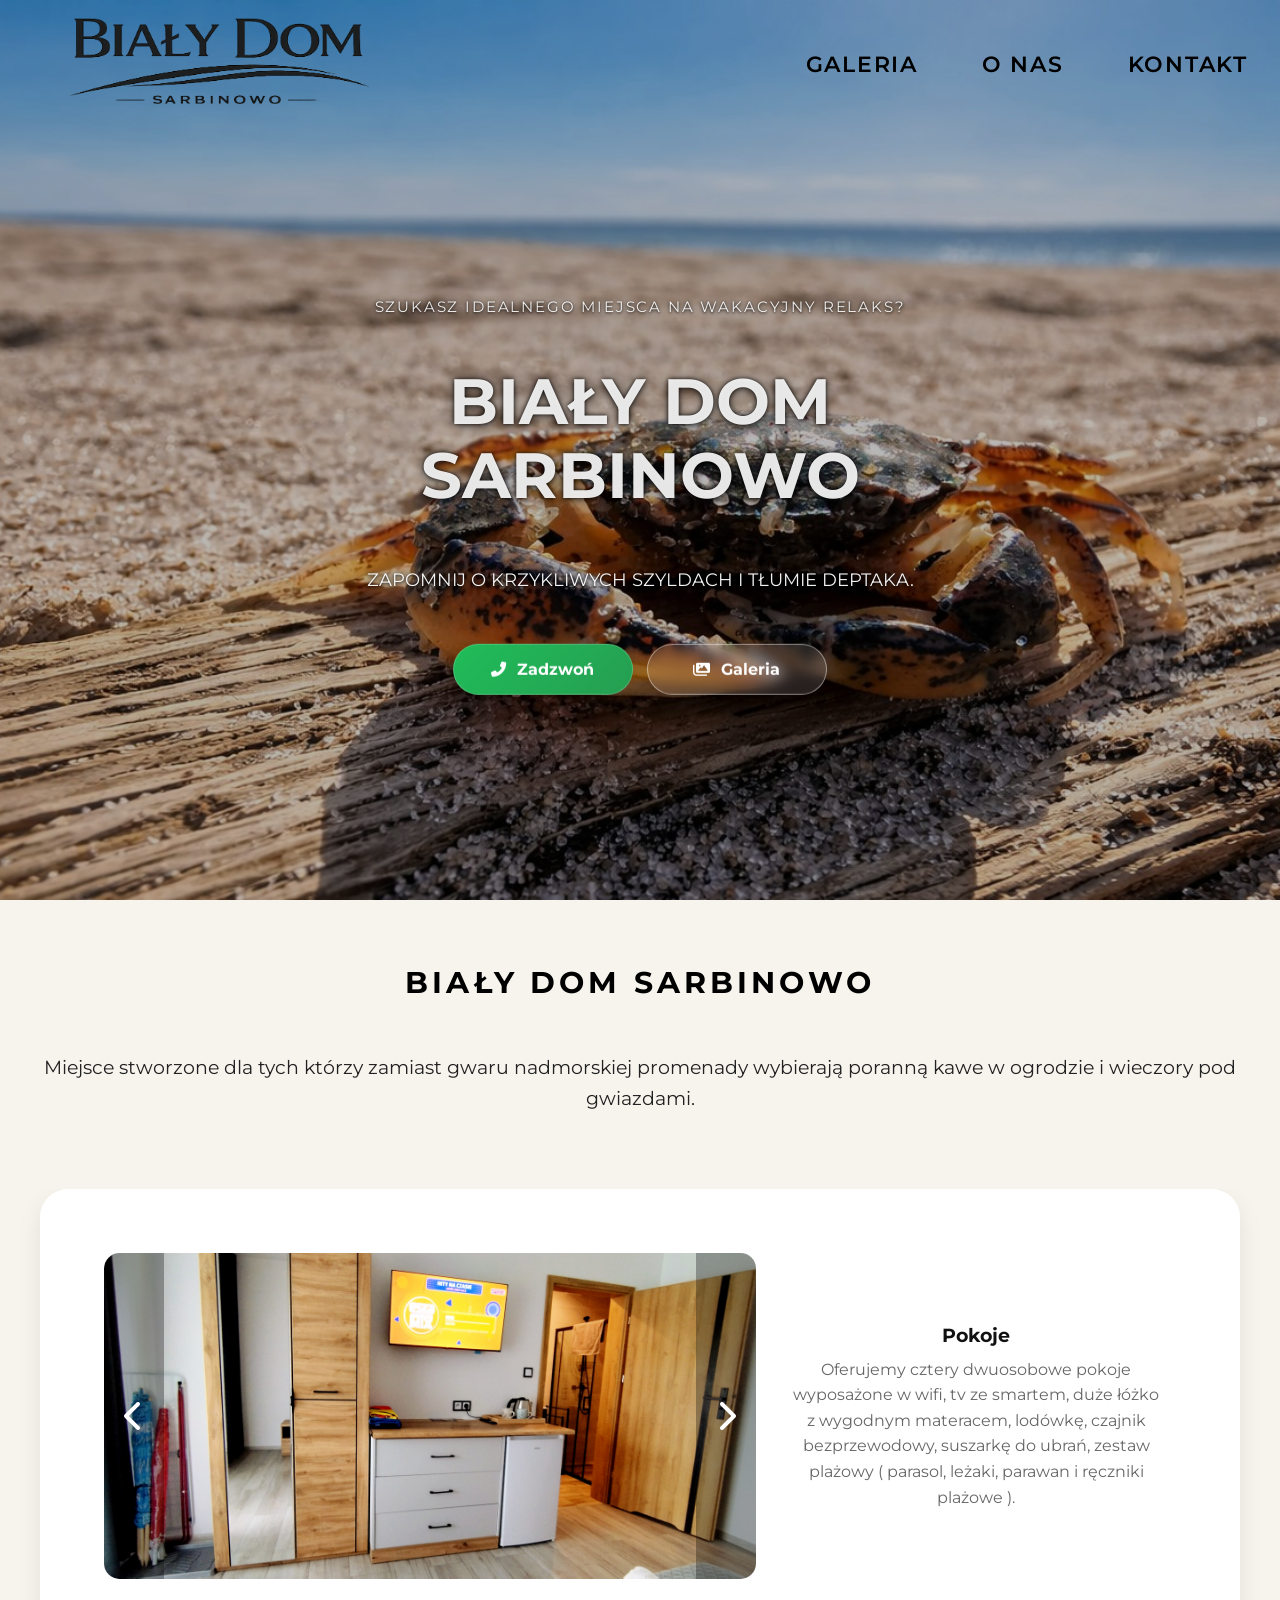
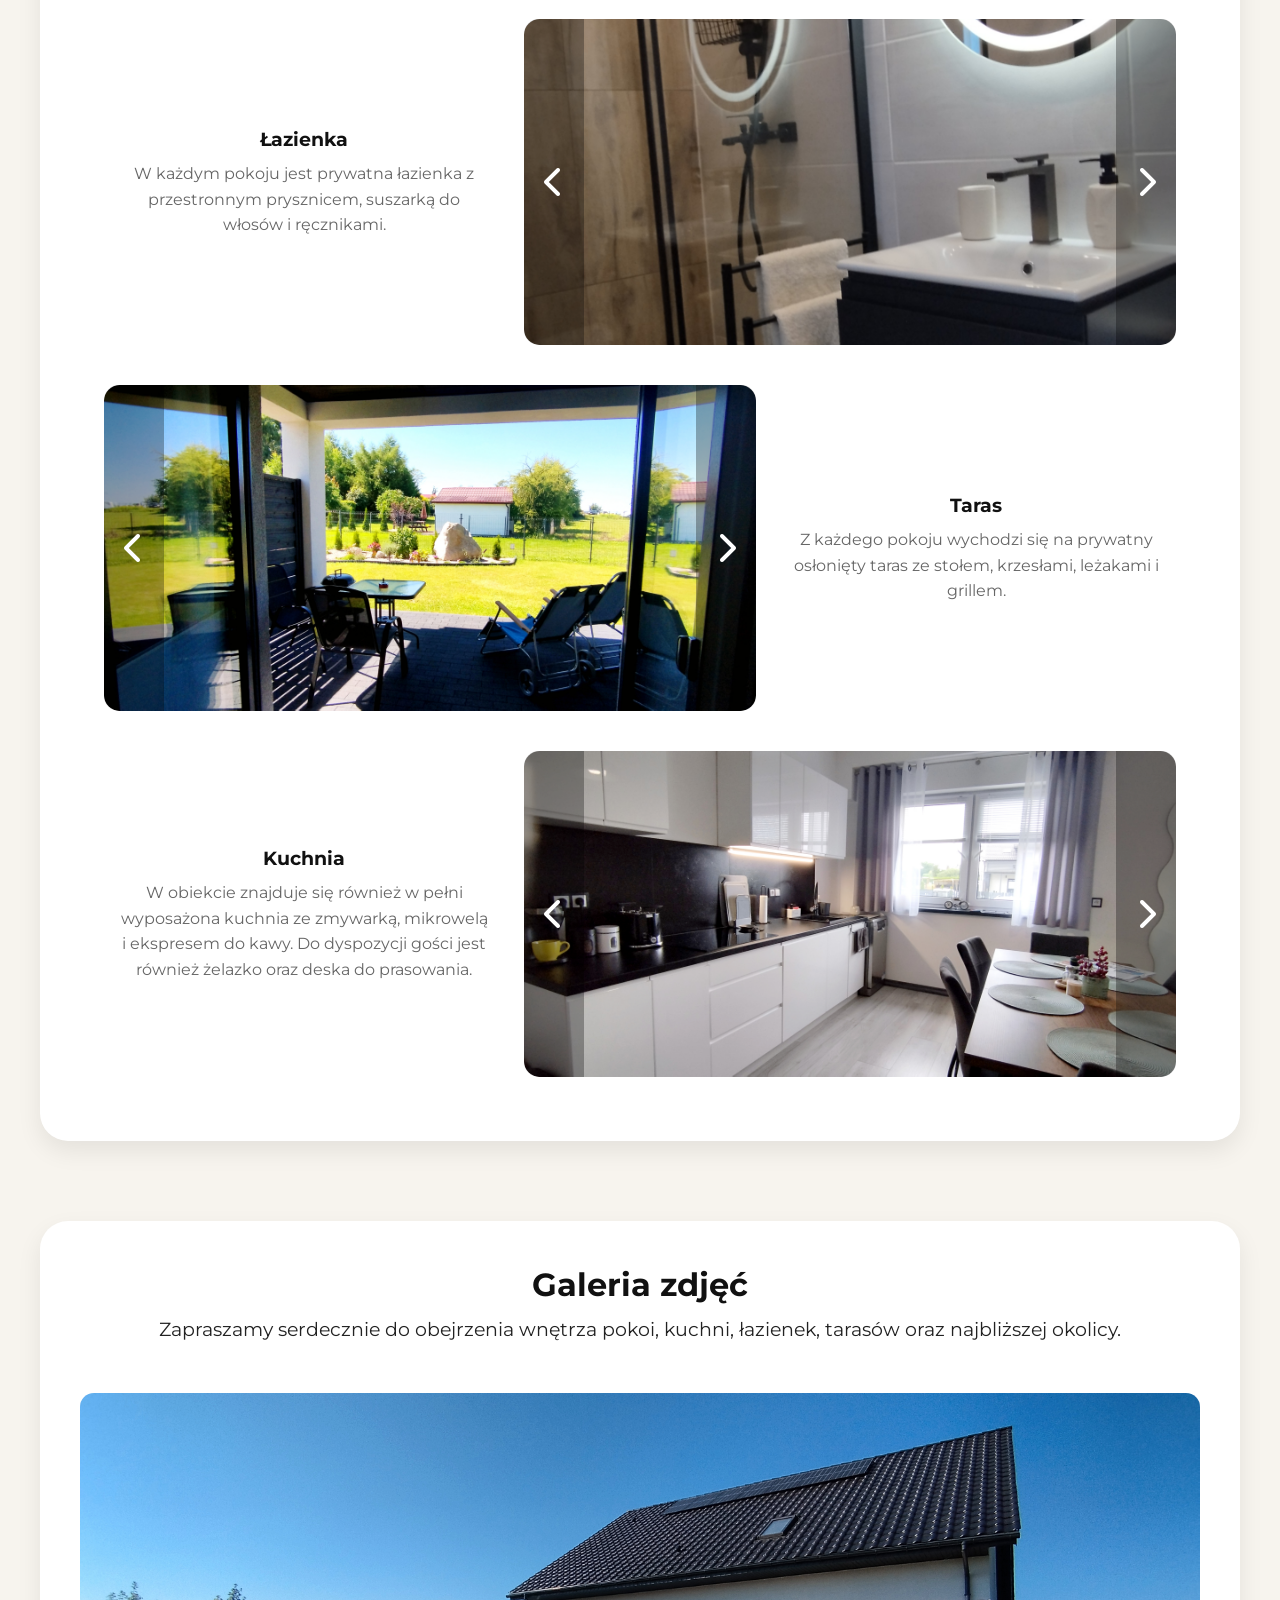
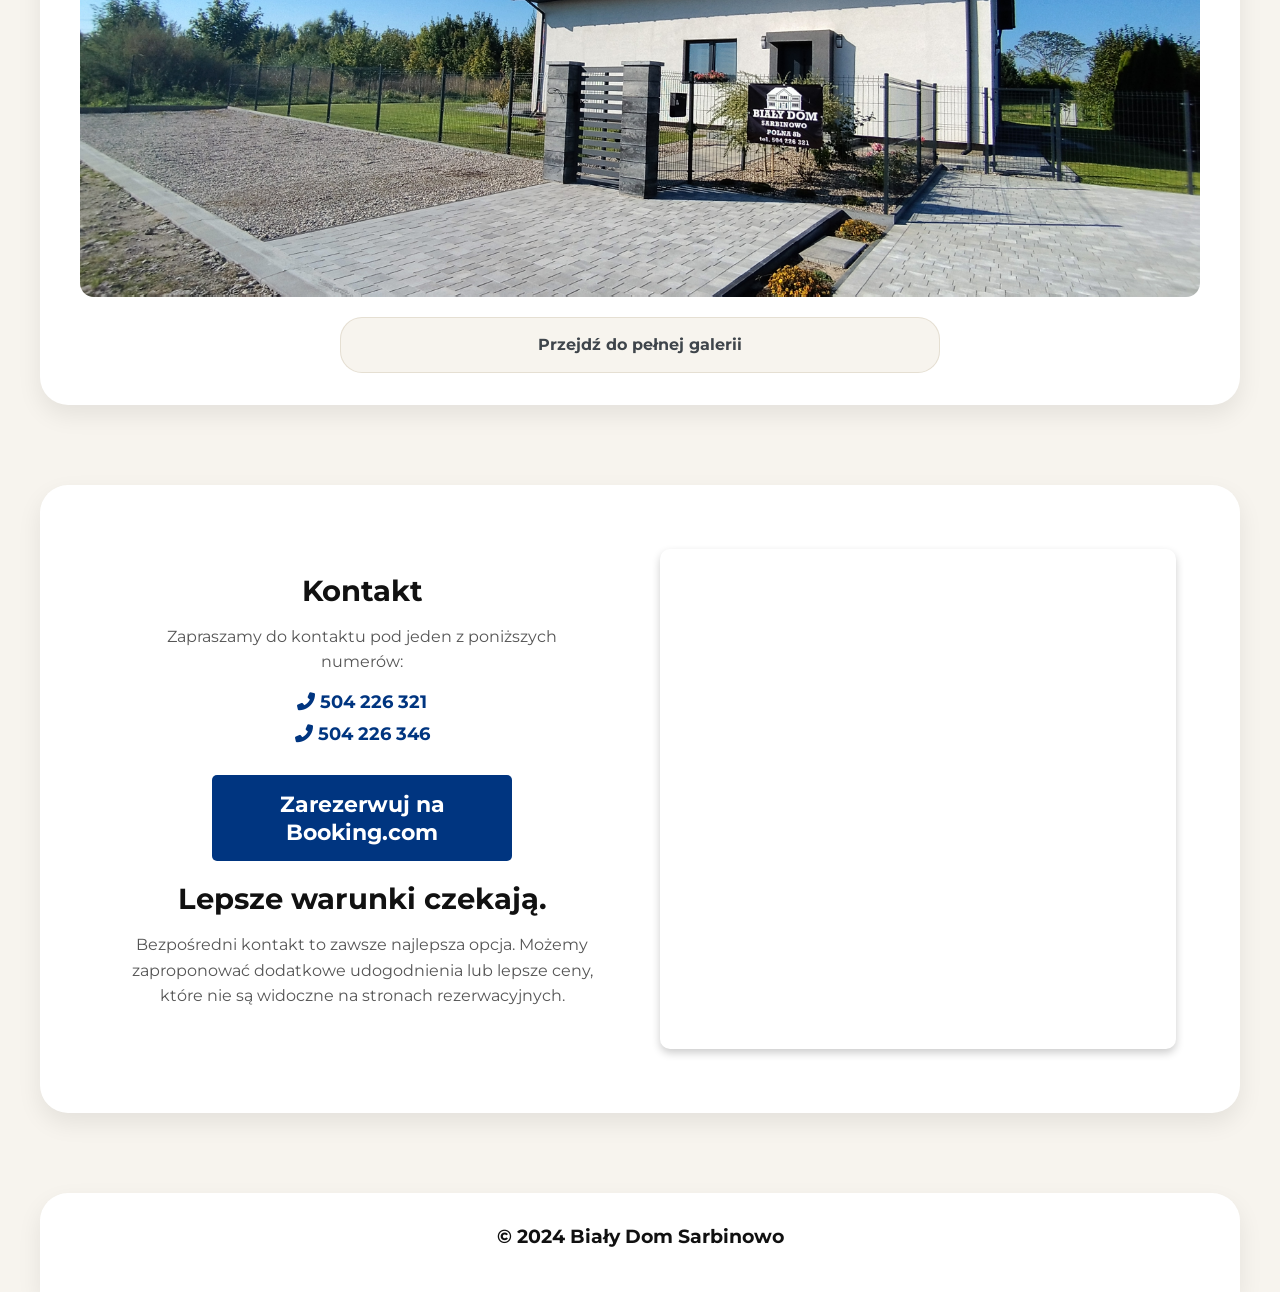
==== index.html @ 01be0f5f "Opis zmian" ====
<!DOCTYPE html>
<html lang="pl">
<head>
    <meta charset="UTF-8">
    <meta name="viewport" content="width=device-width, initial-scale=1.0">
    <meta name="description" content="Biały Dom Sarbinowo oferuje komfortowe pokoje z prywatną łazienką, tarasem, Wi-Fi i parkingiem. Spokojny nocleg blisko plaży i Chłopów.">

    <title>Biały Dom - noclegi Sarbinowo | Pokoje gościnne</title>

    <link rel="canonical" href="https://bialydomsarbinowo.pl/">

    <!-- SEO: Open Graph (ładne podglądy na FB/WhatsApp) -->
    <meta property="og:type" content="website">
    <meta property="og:title" content="Noclegi Sarbinowo – Biały Dom | Pokoje gościnne">
    <meta property="og:description" content="Komfortowe noclegi w Sarbinowie: pokoje z łazienką, tarasem, Wi-Fi i parkingiem.">
    <meta property="og:url" content="https://bialydomsarbinowo.pl/">

    <meta property="og:image" content="https://bialydomsarbinowo.pl/img/15og.jpg">
    <meta property="og:image:width" content="1200">
    <meta property="og:image:height" content="630">
    <meta property="og:image:type" content="image/jpeg">

    <script type="application/ld+json">
    {
      "@context": "https://schema.org",
      "@type": "LodgingBusiness",
      "name": "Biały Dom Sarbinowo",
      "url": "https://bialydomsarbinowo.pl/",
      "image": [
        "https://bialydomsarbinowo.pl/img/20.jpg",
        "https://bialydomsarbinowo.pl/img/22.jpg",
        "https://bialydomsarbinowo.pl/img/33.jpg"
      ],
      "telephone": ["+48504226321", "+48504226346"],
      "address": {
        "@type": "PostalAddress",
        "streetAddress": "Polna 8B",
        "addressLocality": "Sarbinowo",
        "postalCode": "76-034",
        "addressCountry": "PL"
      },
      "geo": {
        "@type": "GeoCoordinates",
        "latitude": 54.2416258,
        "longitude": 15.9732296
      },
      "priceRange": "$$",
      "amenityFeature": [
        { "@type": "LocationFeatureSpecification", "name": "Bezpłatny parking", "value": true },
        { "@type": "LocationFeatureSpecification", "name": "Wi-Fi", "value": true },
        { "@type": "LocationFeatureSpecification", "name": "Prywatna łazienka w pokoju", "value": true },
        { "@type": "LocationFeatureSpecification", "name": "Taras", "value": true },
        { "@type": "LocationFeatureSpecification", "name": "Wspólna kuchnia", "value": true }
      ],
      "sameAs": [
        "https://www.booking.com/hotel/pl/bialy-dom-sarbinowo.pl.html"
      ]
    }
    </script>

    <link rel="icon" type="image/x-icon" href="/img/favicon.ico">
    <link rel="icon" type="image/png" sizes="32x32" href="/img/favicon-32x32.png">
    <link rel="icon" type="image/png" sizes="16x16" href="/img/favicon-16x16.png">
    <link rel="apple-touch-icon" sizes="180x180" href="/img/apple-touch-icon.png">

    <link rel="stylesheet" href="/styles.css?v=20260210-10">
    <link rel="stylesheet" href="/mobile-gallery.css?v=20260314-8">
    <link rel="stylesheet" href="https://fonts.googleapis.com/css2?family=Montserrat:wght@400;700&display=swap">
    <link rel="stylesheet" href="https://fonts.googleapis.com/css2?family=Roboto:wght@400&display=swap">
    <link rel="stylesheet" href="https://cdnjs.cloudflare.com/ajax/libs/font-awesome/6.0.0-beta3/css/all.min.css">
    <link rel="stylesheet" href="https://fonts.googleapis.com/icon?family=Material+Icons">

</head>
<body>
    <div class="background-container" id="top">
        <header>
            <nav class="nav">
                <a class="logo" href="#top" aria-label="Biały Dom Sarbinowo - strona główna">
                    <img class="logo-default" src="/img/logo.PNG" alt="Biały Dom Sarbinowo">
                    <img class="logo-scrolled" src="/img/logo2.png" alt="">
                </a>

                <div class="mobile-menu-wrap">
                    <button class="mobile-nav-toggle" type="button"
                        aria-controls="mobile-menu-panel"
                        aria-expanded="false"
                        aria-label="Otwórz menu">
                        <span></span>
                        <span></span>
                        <span></span>
                    </button>

                    <div id="mobile-menu-panel" class="mobile-menu-panel" aria-hidden="true">
                        <div class="mobile-menu-actions">
                            <a href="tel:+48504226321" class="mobile-menu-action mobile-menu-action--call">
                                <i class="fas fa-phone-alt" aria-hidden="true"></i>
                                <span>Zadzwoń</span>
                            </a>

                            <a href="gallery.html" class="mobile-menu-action mobile-menu-action--gallery">
                                <i class="fas fa-images" aria-hidden="true"></i>
                                <span>Galeria</span>
                            </a>

                            <a href="https://maps.google.com/?q=Sarbinowo,+ul.+Polna+8B"
                            class="mobile-menu-action mobile-menu-action--location"
                            target="_blank"
                            rel="noopener">
                            <i class="fas fa-map-marker-alt" aria-hidden="true"></i>
                                <span>Lokalizacja</span>
                            </a>
                        </div>
                    </div>
                </div>

                <ul class="desktop-menu">
                    <li><a href="gallery.html"><span>GALERIA</span></a></li>
                    <li><a href="#about-anchor"><span>O NAS</span></a></li>
                    <li><a href="#contact"><span>KONTAKT</span></a></li>
                </ul>
            </nav>
        </header>

        <div class="hero-content">
            <p class="hero-topline">SZUKASZ IDEALNEGO MIEJSCA NA WAKACYJNY RELAKS?</p>
            <h1>BIAŁY DOM SARBINOWO</h1>
            <p class="hero-text">ZAPOMNIJ O KRZYKLIWYCH SZYLDACH I TŁUMIE DEPTAKA.</p>

            <div class="hero-buttons">
                <a href="tel:+48504226321" class="hero-btn hero-btn--call">
                    <i class="fas fa-phone-alt" aria-hidden="true"></i>
                    <span>Zadzwoń</span>
                </a>

                <a href="gallery.html" class="hero-btn hero-btn--gallery">
                <i class="fas fa-images" aria-hidden="true"></i>
                    <span>Galeria</span>
                </a>
            </div>
        </div>
    </div>

<section class="main-content" id="about">
  <div class="content-intro reveal-up">
    <span id="about-anchor" class="section-eyebrow">Biały Dom Sarbinowo</span>
    <p>
        Miejsce stworzone dla tych którzy zamiast gwaru nadmorskiej promenady
        wybierają poranną kawe w ogrodzie i wieczory pod gwiazdami.
    </p>
  </div>

  <div class="content-story">
    <article class="story-card story-card--highlight reveal-up">
  <div class="story-card__text">
    <h3>Wakacje w swoim rytmie</h3>
    <p>
      Sprawdź najważniejsze udogodnienia Białego Domu.
    </p>

    <div class="feature-accordion">
      <details class="feature-item">
        <summary>Cztery przytulne pokoje</summary>
        <div class="feature-content">
          <p>
            Oferujemy cztery przytulne pokoje z dużym łóżkiem małżeńskim,
            lodówką, telewizorem smart oraz zestawem do parzenia kawy i herbaty.
            Każdy pokój posiada również prywatną łazienkę z przestronnym
            prysznicem, suszarką do włosów i ręcznikami.
          </p>

          <a href="img/pokoje/9.jpg" class="feature-lightbox">
            <img src="img/pokoje/9.jpg" alt="Przytulny pokój w Białym Domu" class="feature-image">
          </a>
        </div>
      </details>

      <details class="feature-item">
        <summary>Niezależność kulinarna</summary>
        <div class="feature-content">
          <p>
            Do dyspozycji gości oddajemy w pełni wyposażoną, ogólnodostępną
            kuchnię. Znajdziesz w niej wszystko, co potrzebne do przygotowania
            posiłków, między innymi zmywarkę, kuchenkę mikrofalową i ekspres
            do kawy.
          </p>

          <a href="img/kuchnia/1.jpg" class="feature-lightbox">
            <img src="img/kuchnia/1.jpg" alt="Wspólna kuchnia dla gości" class="feature-image">
          </a>
        </div>
      </details>

      <details class="feature-item">
        <summary>Prywatny, zadaszony taras</summary>
        <div class="feature-content">
          <p>
            Bezpośrednie wyjście na prywatny, zadaszony taras z meblami
            ogrodowymi i leżakami zapewnia wygodę, intymność i idealne miejsce
            do odpoczynku po plaży lub wieczornego relaksu.
          </p>

          <a href="img/dom/9.jpg" class="feature-lightbox">
            <img src="img/dom/9.jpg" alt="Prywatny taras dla gości" class="feature-image">
          </a>
        </div>
      </details>

      <details class="feature-item">
        <summary>Bezpłatne rowery dla gości</summary>
        <div class="feature-content">
          <p>
            Bezpłatne rowery pozwalają wygodnie odkrywać okolicę — możesz
            wybrać się do Chłopów na rybę albo do centrum Sarbinowa na spacer,
            lody i nadmorski klimat.
          </p>

          <a href="img/dom/12.jpg" class="feature-lightbox">
            <img src="img/dom/12.jpg" alt="Bezpłatne rowery dla gości" class="feature-image">
          </a>
        </div>
      </details>
    </div>
  </div>
    </article>
  </div>
</section>

        <section class="gallery-section">
            <!-- Pierwsza galeria -->
            <div class="gallery-container gallery-container-left">
                <div class="gallery-carousel" id="gallery1">
                    <div class="carousel-inner">
                        <div class="carousel-item">
                            <a href="img/pokoje/1.jpg" class="image-popup">
                                <img src="img/pokoje/1.jpg" alt="Noclegi Sarbinowo – Biały Dom, widok obiektu">
                            </a>
                        </div>
                        <div class="carousel-item">
                            <a href="img/pokoje/10.jpg" class="image-popup">
                                <img src="img/pokoje/10.jpg" alt="Pokoje gościnne Sarbinowo – Biały Dom">
                            </a>
                        </div>
                        <div class="carousel-item">
                            <a href="img/pokoje/11.jpg" class="image-popup">
                                <img src="img/pokoje/11.jpg" alt="Wypoczynek nad morzem – noclegi Sarbinowo">
                            </a>
                        </div>
                        <div class="carousel-item">
                            <a href="img/pokoje/12.jpg" class="image-popup">
                                <img src="img/pokoje/12.jpg" alt="Wakacje w Sarbinowie – Biały Dom pokoje">
                            </a>
                        </div>
                        <div class="carousel-item">
                            <a href="img/pokoje/2.jpg" class="image-popup">
                                <img src="img/pokoje/2.jpg" alt="Pokoje Sarbinowo – wnętrze pokoju Biały Dom">
                            </a>
                        </div>
                        <div class="carousel-item">
                            <a href="img/pokoje/3.jpg" class="image-popup">
                                <img src="img/pokoje/3.jpg" alt="Weekend w Sarbinowie – nocleg Biały Dom">
                            </a>
                        </div>
                        <div class="carousel-item">
                            <a href="img/pokoje/4.jpg" class="image-popup">
                                <img src="img/pokoje/4.jpg" alt="Noclegi Sarbinowo – wyposażenie pokoju">
                            </a>
                        </div>
                        <div class="carousel-item">
                            <a href="img/pokoje/5.jpg" class="image-popup">
                                <img src="img/pokoje/5.jpg" alt="Biały Dom Sarbinowo – pokoje gościnne">
                            </a>
                        </div>
                        <div class="carousel-item">
                            <a href="img/pokoje/6.jpg" class="image-popup">
                                <img src="img/pokoje/6.jpg" alt="Nocleg Sarbinowo – Biały Dom, część wspólna">
                            </a>
                        </div>
                        <div class="carousel-item">
                            <a href="img/pokoje/7.jpg" class="image-popup">
                                <img src="img/pokoje/7.jpg" alt="Pokoje nad morzem Sarbinowo – Biały Dom">
                            </a>
                        </div>
                        <div class="carousel-item">
                            <a href="img/pokoje/8.jpg" class="image-popup">
                                <img src="img/pokoje/8.jpg" alt="Komfortowy nocleg Sarbinowo – Biały Dom">
                            </a>
                        </div>
                        <div class="carousel-item">
                            <a href="img/pokoje/9.jpg" class="image-popup">
                                <img src="img/pokoje/9.jpg" alt="Komfortowy nocleg Sarbinowo – Biały Dom">
                            </a>
                        </div>
                        <!-- Dodaj więcej elementów galerii według potrzeb -->
                    </div>
                    <button class="carousel-control-prev" aria-label="Previous">
                        <i class="fas fa-chevron-left"></i>
                    </button>
                    <button class="carousel-control-next" aria-label="Next">
                        <i class="fas fa-chevron-right"></i>
                    </button>
                    <div class="carousel-indicators">
                        <button type="button" data-slide-to="0" class="active" aria-current="true" aria-label="Slide 1"></button>
                        <button type="button" data-slide-to="1" aria-label="Slide 2"></button>
                        <button type="button" data-slide-to="2" aria-label="Slide 3"></button>
                        <!-- Więcej wskaźników -->
                    </div>
                </div>
                <div class="gallery-text">
                    <h3>Pokoje</h3>
                    <p>Oferujemy cztery dwuosobowe pokoje wyposażone w wifi, tv ze smartem, duże łóżko z wygodnym materacem, lodówkę, czajnik bezprzewodowy, suszarkę do ubrań, zestaw plażowy ( parasol, leżaki, parawan i ręczniki plażowe ).</p>
                </div>
            </div>
    
            <!-- Druga galeria -->
            <div class="gallery-container gallery-container-right">
                <div class="gallery-text">
                    <h3>Łazienka</h3>
                    <p>W każdym pokoju jest  prywatna łazienka z przestronnym prysznicem, suszarką do włosów i ręcznikami.</p>
                </div>
                <div class="gallery-carousel" id="gallery2">
                    <div class="carousel-inner">
                        <div class="carousel-item">
                            <a href="img/lazienki/1.jpg" class="image-popup">
                                <img src="img/lazienki/1.jpg" alt="Łazienka – noclegi Sarbinowo, Biały Dom">
                            </a>
                        </div>
                        <div class="carousel-item">
                            <a href="img/lazienki/2.jpg" class="image-popup">
                                <img src="img/lazienki/2.jpg" alt="Pokoje Sarbinowo – prywatna łazienka Biały Dom">
                            </a>
                        </div>
                        <div class="carousel-item">
                            <a href="img/lazienki/3.jpg" class="image-popup">
                                <img src="img/lazienki/3.jpg" alt="Nocleg w Sarbinowie – łazienka w pokoju">
                            </a>
                        </div>
                        <div class="carousel-item">
                            <a href="img/lazienki/4.jpg" class="image-popup">
                                <img src="img/lazienki/4.jpg" alt="Prysznic – Biały Dom Sarbinowo">
                            </a>
                        </div>
                        <div class="carousel-item">
                            <a href="img/lazienki/5.jpg" class="image-popup">
                                <img src="img/lazienki/5.jpg" alt="Biały dom">
                            </a>
                        </div>
                        <div class="carousel-item">
                            <a href="img/lazienki/6.jpg" class="image-popup">
                                <img src="img/lazienki/6.jpg" alt="Biały dom">
                            </a>
                        </div>
                        <div class="carousel-item">
                            <a href="img/lazienki/7.jpg" class="image-popup">
                                <img src="img/lazienki/7.jpg" alt="Biały dom">
                            </a>
                        </div>
                        <div class="carousel-item">
                            <a href="img/lazienki/8.jpg" class="image-popup">
                                <img src="img/lazienki/8.jpg" alt="Biały dom">
                            </a>
                        </div>
                        <!-- Dodaj więcej elementów galerii według potrzeb -->
                    </div>
                    <button class="carousel-control-prev" aria-label="Previous">
                        <i class="fas fa-chevron-left"></i>
                    </button>
                    <button class="carousel-control-next" aria-label="Next">
                        <i class="fas fa-chevron-right"></i>
                    </button>
                    <div class="carousel-indicators">
                        <button type="button" data-slide-to="0" class="active" aria-current="true" aria-label="Slide 1"></button>
                        <button type="button" data-slide-to="1" aria-label="Slide 2"></button>
                        <button type="button" data-slide-to="2" aria-label="Slide 3"></button>
                        <!-- Więcej wskaźników -->
                    </div>
                </div>
            </div>
            
            <div class="gallery-container gallery-container-left">
                <div class="gallery-carousel" id="gallery3">
                    <div class="carousel-inner">
                        <div class="carousel-item">
                            <a href="img/pokoje/3.jpg" class="image-popup">
                                <img src="img/pokoje/3.jpg" alt="Taras – noclegi Sarbinowo, Biały Dom">
                            </a>
                        </div>
                        <div class="carousel-item">
                            <a href="img/dom/2.jpg" class="image-popup">
                                <img src="img/dom/2.jpg" alt="Pokoje Sarbinowo – prywatny taras przy pokoju">
                            </a>
                        </div>
                        <div class="carousel-item">
                            <a href="img/dom/3.jpg" class="image-popup">
                                <img src="img/dom/3.jpg" alt="Noclegi nad morzem – taras Biały Dom Sarbinowo">
                            </a>
                        </div>
                        <div class="carousel-item">
                            <a href="img/dom/4.jpg" class="image-popup">
                                <img src="img/dom/4.jpg" alt="Taras – noclegi Sarbinowo, Biały Dom">
                            </a>
                        </div>
                        <div class="carousel-item">
                            <a href="img/dom/6.jpg" class="image-popup">
                                <img src="img/dom/6.jpg" alt="Pokoje Sarbinowo – prywatny taras przy pokoju">
                            </a>
                        </div>
                        <div class="carousel-item">
                            <a href="img/dom/7.jpg" class="image-popup">
                                <img src="img/dom/7.jpg" alt="Noclegi nad morzem – taras Biały Dom Sarbinowo">
                            </a>
                        </div>
                        <div class="carousel-item">
                            <a href="img/dom/8.jpg" class="image-popup">
                                <img src="img/dom/8.jpg" alt="Noclegi nad morzem – taras Biały Dom Sarbinowo">
                            </a>
                        </div>
                        <!-- Dodaj więcej elementów galerii według potrzeb -->
                    </div>
                    <button class="carousel-control-prev" aria-label="Previous">
                        <i class="fas fa-chevron-left"></i>
                    </button>
                    <button class="carousel-control-next" aria-label="Next">
                        <i class="fas fa-chevron-right"></i>
                    </button>
                    <div class="carousel-indicators">
                        <button type="button" data-slide-to="0" class="active" aria-current="true" aria-label="Slide 1"></button>
                        <button type="button" data-slide-to="1" aria-label="Slide 2"></button>
                        <button type="button" data-slide-to="2" aria-label="Slide 3"></button>
                        <!-- Więcej wskaźników -->
                    </div>
                </div>
                <div class="gallery-text">
                    <h3>Taras</h3>
                    <p>Z każdego pokoju wychodzi się na prywatny osłonięty taras ze stołem, krzesłami, leżakami i grillem.</p>
                </div>
            </div>
    
            <!-- Czwarta galeria -->
            <div class="gallery-container gallery-container-right">
                <div class="gallery-text">
                    <h3>Kuchnia</h3>
                    <p>W obiekcie znajduje się również w pełni wyposażona kuchnia ze zmywarką, mikrowelą i ekspresem do kawy. Do dyspozycji gości jest również żelazko oraz deska do prasowania.</p>
                </div>
                <div class="gallery-carousel">
                    <div class="carousel-inner">
                        <div class="carousel-item">
                            <a href="img/kuchnia/1.jpg" class="image-popup">
                                <img src="img/kuchnia/1.jpg" alt="Kuchnia – noclegi Sarbinowo, Biały Dom">
                            </a>
                        </div>
                        <div class="carousel-item">
                            <a href="img/kuchnia/3.jpeg" class="image-popup">
                                <img src="img/kuchnia/3.jpeg" alt="Wspólna kuchnia – pokoje Sarbinowo">
                            </a>
                        </div>
                        <div class="carousel-item">
                            <a href="img/kuchnia/4.jpg" class="image-popup">
                                <img src="img/kuchnia/4.jpg" alt="Wyposażenie kuchni – noclegi nad morzem Sarbinowo">
                            </a>
                        </div>
                        <!-- Dodaj więcej elementów galerii według potrzeb -->
                    </div>
                    <button class="carousel-control-prev" aria-label="Previous">
                        <i class="fas fa-chevron-left"></i>
                    </button>
                    <button class="carousel-control-next" aria-label="Next">
                        <i class="fas fa-chevron-right"></i>
                    </button>
                    <div class="carousel-indicators">
                        <button type="button" data-slide-to="0" class="active" aria-current="true" aria-label="Slide 1"></button>
                        <button type="button" data-slide-to="1" aria-label="Slide 2"></button>
                        <button type="button" data-slide-to="2" aria-label="Slide 3"></button>
                        <!-- Więcej wskaźników -->
                    </div>
                </div>
            </div>
        </section>

        <section class="mobile-gallery-preview" aria-labelledby="mobile-gallery-preview-title">
            <div class="mobile-gallery-preview__box">
                <div class="mobile-gallery-preview__content">
                <h2 id="mobile-gallery-preview-title">Galeria zdjęć</h2>
                <p>Zapraszamy serdecznie do obejrzenia wnętrza pokoi, kuchni, łazienek, tarasów oraz najbliższej okolicy.</p>
                </div>

                <div class="mobile-gallery-preview__grid">
                <img src="img/dom/1.jpg" alt="Pokój gościnny">
                </div>
                <a class="feature-content__button" href="gallery.html">
                    Przejdź do pełnej galerii
                </a>
            </div>
        </section>
        
        <section id="contact">
            <div class="contact-container">
                <div class="contact-text">
                    <h2>Kontakt</h2>                                            
                    <p>Zapraszamy do kontaktu pod jeden z poniższych numerów:</p>
                    <a href="tel:+48504226321" class="phone">
                        <i class="fas fa-phone-alt"></i> 504 226 321
                    </a>
                    <a href="tel:+48504226346" class="phone">
                        <i class="fas fa-phone-alt"></i> 504 226 346
                    </a>
                    <a href="https://www.booking.com/hotel/pl/bialy-dom-sarbinowo.pl.html" class="booking-button" target="_blank">Zarezerwuj na Booking.com</a>
                    <h2>Lepsze warunki czekają.</h2>
                    <p>Bezpośredni kontakt to zawsze najlepsza opcja. Możemy zaproponować dodatkowe udogodnienia lub lepsze ceny, które nie są widoczne na stronach rezerwacyjnych.</p>
                </div>
            </div>
            <div class="contact-map">
                <!-- Mapa Google -->
                <iframe src="https://www.google.com/maps/embed?pb=!1m18!1m12!1m3!1d2331.523256623332!2d15.973229577114363!3d54.2416258073609!2m3!1f0!2f0!3f0!3m2!1i1024!2i768!4f13.1!3m3!1m2!1s0x470031d243175403%3A0xda39ade16bb57bd6!2sPolna%208B%2C%2076-034%20Sarbinowo!5e0!3m2!1spl!2spl!4v1725565854878!5m2!1spl!2spl" width="600" height="450" style="border:0;" allowfullscreen="" loading="lazy" referrerpolicy="no-referrer-when-downgrade"></iframe>
            </div>
        </section>
        
        <footer>
            <h3>&copy; 2024 Biały Dom Sarbinowo</h3>
        </footer>
    </div>

    <script src="https://code.jquery.com/jquery-3.6.0.min.js"></script>
    <script src="https://unpkg.com/scrollreveal"></script>
    <script src="https://cdnjs.cloudflare.com/ajax/libs/bootstrap/5.3.0/js/bootstrap.bundle.min.js"></script>

    <div class="contact-fab">
        <button class="contact-fab__toggle" id="contactFabToggle" aria-label="Otwórz kontakt">
            <i class="fas fa-comments"></i>
        </button>

        <a href="https://facebook.com/TWOJ_PROFIL" target="_blank" rel="noopener" class="contact-fab__item contact-fab__item--facebook">
            <i class="fab fa-facebook-f"></i>
            <span>Facebook</span>
            </a>

            <a href="https://instagram.com/TWOJ_PROFIL" target="_blank" rel="noopener" class="contact-fab__item contact-fab__item--instagram">
            <i class="fab fa-instagram"></i>
            <span>Instagram</span>
            </a>

            <a href="tel:+48123456789" class="contact-fab__item contact-fab__item--phone">
            <i class="fas fa-phone-alt"></i>
            <span>Zadzwoń</span>
            </a>
        </div>

        <div class="mobile-lightbox" id="mobileLightbox" aria-hidden="true">
            <button class="lightbox-close" id="lightboxClose" aria-label="Zamknij">×</button>
            <button class="lightbox-prev" id="lightboxPrev" aria-label="Poprzednie zdjęcie">‹</button>
            <img id="lightboxImage" src="" alt="">
            <button class="lightbox-next" id="lightboxNext" aria-label="Następne zdjęcie">›</button>
        </div>

        <script src="scripts.js"></script>
        <script src="gallery-lightbox.js?v=2"></script>

</body>
</html>
---- styles.css ----
@import url("https://fonts.googleapis.com/css2?family=Inter&display=swap");

:root {
  --light-grey: #f5f5f5;
  --white: #ffffff;
  --black: #000000;
  --violet: #8a3ffc;
  --dark-grey: #474747;

  --header-height: 140px;
  --nav-side-padding: clamp(16px, 4vw, 32px);

  /* zamiast sterowania samą wysokością */
  --logo-width: clamp(240px, 20vw, 520px);
  --logo-width-scrolled: clamp(200px, 16vw, 420px);

  --nav-link-color: #ffffff;
  --nav-link-color-scrolled: #ffffff;
  --mobile-panel-bg: rgba(0, 0, 0, 0.88);
}

body {
  font-family: "Montserrat", sans-serif;
  text-align: left;
  color: var(--white);
  scroll-padding-top: 90px;
  background: #f7f4ee;

  min-height: 100vh;
  display: flex;
  flex-direction: column;
}

.background-container {
  position: relative;
  height: 65vh;
  min-height: 420px;
  background: url("img/tlo.jpg") no-repeat center center; /* Tło zdjęcia */
  background-size: cover; /* Wypełnia cały ekran */
  background-attachment: fixed; /* Tło będzie się "przyklejać" do ekranu */
  padding-top: 50px; /* żeby nagłówek nie zasłaniał contentu w hero */
}

header {
  position: fixed;
  top: 0;
  left: 0;
  width: 100%;
  z-index: 999;
  transition: background 0.3s ease, box-shadow 0.3s ease;
}

header.is-scrolled {
  background: rgba(0, 0, 0, 0.55);
  backdrop-filter: blur(8px);
  -webkit-backdrop-filter: blur(8px);
}

.nav {
  width: 100%;
  display: flex;
  align-items: center;
  justify-content: space-between;
  padding: 0 var(--nav-side-padding);
  box-sizing: border-box;
  position: relative;
  min-height: var(--header-height);
}

.logo {
  position: relative;
  display: block;
  flex: 0 0 auto;
  width: var(--logo-width);
}

.logo img {
  display: block;
  width: 100%;
  height: auto;
}

.logo-default,
.logo-scrolled {
  transition: opacity 220ms ease;
}

.logo-scrolled {
  position: absolute;
  inset: 0;
  opacity: 0;
  pointer-events: none;
}

header.is-scrolled .logo {
  width: var(--logo-width-scrolled);
}

header.is-scrolled .logo-default {
  opacity: 0;
}

header.is-scrolled .logo-scrolled {
  opacity: 1;
}

.main-content {
  position: relative;
  z-index: 5;
  width: min(1200px, calc(100% - 48px));
  margin: 0 auto 40px;
  padding: 50px 0;
  background: #f7f4ee;
  border-radius: 28px;
  backdrop-filter: none;
}

section {
  background: #ffffff;
  backdrop-filter: blur(5px);
  border-radius: 28px;
  text-align: center;
  max-width: 1200px;
  margin: 40px auto;
  padding: 2em;
  box-sizing: border-box;
}

* {
  margin: 0;
  padding: 0;
  box-sizing: border-box;
}

ul {
  list-style: none;
}

a {
  color: inherit;
  text-decoration: none;
}

.notification {
  position: absolute;
  top: 0;
  right: 0;
  padding: 10px;
  background: var(--violet);
}

.desktop-menu {
  margin: 0;
  padding: 0;
  list-style: none;
  display: none;
  align-items: center;
  gap: clamp(18px, 2vw, 36px);
  flex: 0 0 auto;
}

.desktop-menu a {
  color: var(--nav-link-color);
  text-decoration: none;
  font-size: 15px;
  font-weight: 600;
  letter-spacing: 0.08em;
  white-space: nowrap;
  transition: opacity 0.2s ease, color 0.2s ease;
}

.desktop-menu a:hover,
.desktop-menu a:focus {
  opacity: 0.75;
}

header.is-scrolled .desktop-menu a {
  color: var(--nav-link-color-scrolled);
}

h1, h2, h3{
  margin: 0 0 12px 0;
  color: #111;
}

p{
  margin: 0 0 12px 0;
  line-height: 1.6;
  color: #222;
}

.gallery-section {
 display: flex;
 flex-direction: column;
 gap: 40px;
}

.gallery-container {
  display: flex;
  align-items: center;
  gap: 20px; /* Odstęp między galerią a tekstem */
}

.gallery-text {
  max-width: 400px; /* Maksymalna szerokość tekstu */
}

.gallery-text h3 {
  margin: 0 0 10px 0; /* Odstęp poniżej tytułu */
  font-size: 1.2em;
}

.gallery-carousel {
  border-radius: 15px; /* lub inna wartość w zależności od preferencji */
  overflow: hidden; /* Zapewnia, że zawartość wewnątrz sekcji nie wystaje poza zaokrąglone rogi */
  flex: 1; /* Galeria zajmuje pozostałą przestrzeń */
  position: relative;
}

.carousel-inner {
  display: flex;
  transition: transform 0.5s ease; /* Płynne przejścia między zdjęciami */
  transform: translateX(-100%); /* Początkowa pozycja */
}

.carousel-item {
  flex: 0 0 100%;
  width: 100%; /* Szerokość każdego elementu */
  min-width: 100%;
  box-sizing: border-box;
  transition: transform 0.5s ease; /* Płynne przejścia między zdjęciami */
  flex-shrink: 0;
}

.carousel-item a {
    display: block;
    width: 100%;
    aspect-ratio: 4 / 2;
    overflow: hidden;
  }

.carousel-item img {
  max-width: 100%; /* Maksymalna szerokość zdjęcia */
  height: 100%; /* Zachowanie proporcji */
  margin: 0;
  object-fit: cover;
  display: block;
  padding: 0;
}

.gallery-text p {
  margin: 0; /* Usunięcie marginesów domyślnych */
  font-size: 1em;
  color: #666; /* Opcjonalne: kolor tekstu */
}

.carousel-control-prev,
.carousel-control-next {
  background-color: rgba(0, 0, 0, 0.5); /* Tło przycisków */
  border: none; /* Usunięcie obramowania */
  color: white; /* Kolor tekstu przycisków */
  font-size: 2rem; /* Rozmiar czcionki */
  display: flex; /* Flexbox do centrowania */
  align-items: center; /* Wyrównanie pionowe */
  justify-content: center; /* Wyrównanie poziome */
  cursor: pointer; /* Kursor ręki */
  z-index: 10; /* Aby przyciski były na wierzchu */
  width: 10px; /* Szerokość przycisku */
  height: 10px; /* Wysokość przycisku */
}

.carousel-control-prev{ left: 12px; }
.carousel-control-next{ right: 12px; }

.carousel-control-prev-icon,
.carousel-control-next-icon {
  display: none; /* Ukryj domyślne ikony */
}

.carousel-control-prev:hover,
.carousel-control-next:hover {
  background-color: rgba(0, 0, 0, 0.6); /* Tło po najechaniu */
}

.carousel-indicators {
  position: absolute;
  bottom: 10px; /* Odległość od dolnej krawędzi kontenera */
  left: 50%;
  transform: translateX(-50%); /* Wyśrodkowanie poziome */
  display: flex;
  gap: 8px; /* Odstęp między kropkami */
  justify-content: center; /* Wyśrodkowanie poziome kropki w kontenerze */
  align-items: center; /* Wyśrodkowanie pionowe kropki w kontenerze */
  z-index: 20;
}

.carousel-indicators button {
  background-color: white; /* Kolor kropki */
  border: none; /* Usuń obramowanie */
  width: 9px; /* Rozmiar kropki */
  height: 9px; /* Rozmiar kropki */
  border-radius: 50%; /* Kropki jako okręgi */
  opacity: 0.7; /* Przezroczystość kropki */
}

.carousel-indicators span {
  display: block;
  width: 10px; /* Szerokość kropki */
  height: 10px; /* Wysokość kropki */
  border-radius: 50%; /* Okrągłe kropki */
  background-color: #fff; /* Kolor kropki (biały) */
  opacity: 0.6; /* Lekka przezroczystość */
  cursor: pointer; /* Wskaźnik kursora */
}

.carousel-indicators .active {
  background-color: white; /* Kolor aktywnej kropki */
  opacity: 1; /* Brak przezroczystości dla aktywnej kropki */
}

#gallery {
  width: min(1200px, calc(100% - 48px));
  max-width: 1200px;
  margin: 40px auto;
  padding: 4em;
  box-sizing: border-box;
}

.gallery-container-mid {
  display: flex;
  flex-direction: column;
  align-items: center;
  text-align: center;
}

.gallery-text {
  padding: 1em;
}

#contact {
  display: flex;
  justify-content: center;
  align-items: flex-start;
  box-sizing: border-box;
  gap: 40px;
  width: 100%;
  max-width: 1200px;
  margin: 40px auto;
  padding: 28px;
  background: rgba(255, 255, 255, 0.94);
  border-radius: 18px;
  box-shadow: 0 12px 30px rgba(0, 0, 0, 0.12);
  flex-wrap: wrap;
}

.contact-container,
.contact-map {
  width: 100%;
}

.contact-text {
  width: 100%; /* Ogranicza szerokość kontenera tekstowego */
}

.contact-map iframe {
  width: 100%; /* Ustawia szerokość iframe na 100% kontenera */
  height: auto; /* Ustawia wysokość iframe automatycznie w zależności od szerokości */
}

.contact-text h2 {
  font-size: 1.8em;
  margin-bottom: 0.5em;
}

.contact-text p {
  font-size: 1em;
  color: #555;
  text-align: center;
}

.contact-text a.phone {
  display: block;
  text-decoration: none;
  color: #003580;
  font-size: 18px;
  margin: 10px 0;
  font-weight: bold;
}

.contact-text a.phone:hover {
  color: #e65c00; /* Kolor po najechaniu */
}

.booking-button {
  display: inline-block;
  margin: 10px auto; /* Wyśrodkowanie przycisku z automatycznymi marginesami po bokach */
  padding: 10px 20px;
  font-size: 1rem;
  font-weight: bold;
  color: white;
  background-color: #003580; /* Kolor tła przycisku */
  text-decoration: none;
  border-radius: 5px;
  transition: background-color 0.3s ease;
  text-align: center; /* Wyśrodkowanie tekstu w przycisku */
  width: 80%; /* Szerokość przycisku dla domyślnych ekranów */
  max-width: 300px; /* Maksymalna szerokość przycisku */
}

.booking-button:hover {
  background-color: #e65c00;
}

footer {
  background: #ffffff;
  backdrop-filter: blur(5px);
  border-radius: 28px;
  padding: 2em;
  margin: auto 2em;
  text-align: center;
  box-shadow: 0 10px 24px rgba(0,0,0,0.08);
  border-radius: 28px 28px 0 0px;
}

/* Styl dla urządzeń mobilnych */
@media (max-width: 1023px) {
:root {
    --header-height: 110px;
    --logo-width: clamp(200px, 50vw, 300px);
    --logo-width-scrolled: clamp(200px, 50vw, 300px);
  }

  h1 {
    font-size: 1.2em;
    margin: 0;
  }

.nav {
  min-height: var(--header-height);
  position: relative;
}

.mobile-menu-wrap {
  margin-left: auto;
  display: flex;
  align-items: center;
}

.mobile-nav-toggle {
  display: inline-flex;
  flex-direction: column;
  justify-content: center;
  align-items: center;
  gap: 8px;
  width: 54px;
  height: 56px;
  padding: 0;
  border: 0;
  background: transparent;
  cursor: pointer;
  position: relative;
  z-index: 40;
}

.mobile-nav-toggle span {
  display: block;
  width: 28px;
  height: 3px;
  border-radius: 999px;
  background: #111;
  transition: transform 0.25s ease, opacity 0.25s ease, background 0.25s ease;
}

header.is-scrolled .mobile-nav-toggle span {
  background: #fff;
}

.mobile-menu-panel {
  position: absolute;
  top: calc(100% + 16px);
  right: 12px;
  opacity: 0;
  visibility: hidden;
  pointer-events: none;
  transform: translateY(-8px);
  transition:
    opacity 0.25s ease,
    transform 0.25s ease,
    visibility 0.25s ease;
  z-index: 30;
}

.mobile-menu-panel.is-open {
  opacity: 1;
  visibility: visible;
  pointer-events: auto;
  transform: translateY(0);
}

.mobile-menu-actions {
  display: flex;
  flex-direction: column;
  align-items: center;
  gap: 10px;
}

.mobile-menu-action {
  display: inline-flex;
  align-items: center;
  justify-content: center;
  gap: 8px;
  min-width: 170px;
  padding: 14px 18px;
  border-radius: 18px;
  text-decoration: none;
  font-weight: 600;
  color: #fff;
  text-align: center;
  box-shadow: 0 10px 24px rgba(0, 0, 0, 0.18);
  transform: translateY(-8px);
  opacity: 0;
  transition: transform 0.25s ease, opacity 0.25s ease;
}

.mobile-menu-action span {
  text-align: center;
  flex-shrink: 0;
  margin: 0;
}

.mobile-menu-action i {
  width: auto;
  min-width: 0;
  flex-shrink: 0;
  text-align: center;
  margin: 0;
}

.mobile-menu-action--gallery i {
  transform: translateX(-4px);
}

.mobile-menu-panel.is-open .mobile-menu-action {
  transform: translateY(0);
  opacity: 1;
}

.mobile-menu-panel.is-open .mobile-menu-action:nth-child(1) {
  transition-delay: 0.05s;
}

.mobile-menu-panel.is-open .mobile-menu-action:nth-child(2) {
  transition-delay: 0.1s;
}

.mobile-menu-panel.is-open .mobile-menu-action:nth-child(3) {
  transition-delay: 0.15s;
}

.mobile-menu-action--call {
  background: linear-gradient(135deg, #2bca65, #269e52);
}

.mobile-menu-action--gallery {
  background: linear-gradient(135deg, #5a573c, #272726);
  backdrop-filter: blur(14px);
}

.mobile-menu-action--location {
  background: linear-gradient(135deg, #4b7dbe, #bd2f42);
  box-shadow: 0 6px 18px rgba(26, 162, 96, 0.35);
}

.logo-default {
  width: auto;
  height: auto;
  max-height: 8%;
  max-width: none;
}

.logo-scrolled {
  width: auto;
  height: auto;
  max-height: 110px;
  max-width: none;

  top: 50%;
  left: 0;
  right: auto;
  bottom: auto;
  transform: translateY(-50%);
}

  header.is-scrolled .mobile-nav-toggle span {
    background: var(--nav-ink-inv);
  }

/* Na telefonie chowamy menu desktop */
.desktop-menu{
  display: none !important;
}

header.is-scrolled {
  background: rgba(0, 0, 0, 0.50);
  backdrop-filter: blur(8px);
  -webkit-backdrop-filter: blur(8px);
  color: #fff;
}

  .background-container {
    background: url("img/tlo_tablet.jpg") no-repeat center center; /* Zdjęcie dla telefonów */
    background-size: cover; 

    padding-top: 50px; /* żeby nagłówek nie zasłaniał contentu w hero */
    position: relative;
    overflow: hidden;

    min-height: 72vh;
    min-height: 100svh;
    min-height: 100dvh;

    height: auto;
  }

.background-container::before {
  content: "";
  position: absolute;
  inset: 0;
  background: rgba(0, 0, 0, 0.28);
  z-index: 1;
}

.hero-content {
  position: absolute;
  z-index: 2;
  right: 8px;        /* było 20px */
  left: auto;
  top: 40%;
  transform: translateY(-50%);
  width: auto;
  text-align: right;
  color: #fff;
  padding: 20px 8px 20px 20px; /* zmniejszony padding z prawej */
  display: flex;
  flex-direction: column;
  align-items: flex-end;
  gap: 24px;
}

.hero-topline {
  display: none;
}

.hero-content h1 {
  display: none;
}

.hero-text {
  display: none;
}

.hero-buttons {
  display: none;
}

.hero-btn {
  display: inline-flex;
  align-items: center;
  justify-content: center;
  gap: 10px;

  padding: 14px 24px;
  border-radius: 999px;
  text-decoration: none;
  font-weight: 600;
  transition: 0.25s ease;
  min-width: 180px;
}

.hero-btn i {
  font-size: 0.95rem;
}

.hero-btn--call {
  background: linear-gradient(135deg, #20bd59, #269e52);
  color: #fff;
  border: 1px solid rgba(255, 255, 255, 0.2);
}

.hero-btn--gallery {
  background: rgba(255, 255, 255, 0.12);
  color: #fff;
  border: 1px solid rgba(255, 255, 255, 0.45);
}

.hero-btn--primary {
  background: #ffffff;
  color: #1d2d3a;
}

.hero-btn--secondary {
  background: rgba(255, 255, 255, 0.14);
  color: #fff;
  border: 1px solid rgba(255, 255, 255, 0.45);
}


  section {
    padding: 1em; /* Mniejsze paddingi na mniejszych ekranach */
  }

.main-content {
  border-radius: 22px 22px 0 0;
  width: min(1200px, calc(100% - 32px));
  padding: 32px 0;
  margin: 16px auto 0;
  position: relative;
    z-index: 2;
}

  .story-card {
    grid-template-columns: 1fr;
    padding: 20px;
    gap: 18px;
  }

  .story-card--reverse .story-card__text,
  .story-card--reverse .story-card__image {
    order: unset;
  }

  .story-features {
    grid-template-columns: 1fr;
  }

.content-intro {
  max-width: 760px;
  margin: 0 auto 48px;
  text-align: center;
}

.section-eyebrow {
  display: inline-block;
  margin-bottom: 52px;
  font-size: 1.85rem;
  letter-spacing: 0.14em;
  text-transform: uppercase;
  color: #000000;
  font-weight: 700;
}

.content-intro h2 {
  margin-bottom: 18px;
  font-size: clamp(2rem, 4vw, 3rem);
  line-height: 1.2;
  color: #1f2a30;
}

.content-intro p {
  margin: 0;
  font-size: 1.08rem;
  line-height: 1.8;
  color: #4f5b62;
}

.content-story {
  display: flex;
  flex-direction: column;
  gap: 28px;
}

.content-story a {
    pointer-events: none;
  }

.story-card {
  display: grid;
  grid-template-columns: 1.1fr 0.9fr;
  gap: 24px;
  align-items: center;
  background: #ffffff;
  border-radius: 24px;
  padding: 28px;
  box-shadow: 0 18px 40px rgba(0, 0, 0, 0.08);
  overflow: hidden;
}

.story-card--reverse .story-card__text {
  order: 2;
}

.story-card--reverse .story-card__image {
  order: 1;
}

.story-card__text h3 {
  margin: 0 0 14px;
  font-size: 1.6rem;
  color: #1f2a30;
}

.story-card__text p {
  margin: 0 0 14px;
  line-height: 1.8;
  color: #55636b;
}

.story-card__image img {
  display: block;
  width: 100%;
  height: 320px;
  object-fit: cover;
  border-radius: 18px;
}

.story-card--highlight {
  grid-template-columns: 1fr;
  background: rgba(255, 255, 255, 0.94);
  border-radius: 18px;
  box-shadow: 0 12px 30px rgba(0, 0, 0, 0.12);
  max-width: 900px;
  width: min(1100px, 100%);
  margin-left: auto;
  margin-right: auto;
}

.story-card--highlight .story-card__media,
.story-card--highlight .story-card__media img {
  width: 80%;
}

.story-card--highlight .story-card__media img {
  display: block;
  height: auto;
  object-fit: cover;
}

.story-features {
  margin: 18px 0 0;
  padding: 0;
  list-style: none;
  display: grid;
  grid-template-columns: repeat(2, minmax(0, 1fr));
  gap: 12px;
}

.story-features li {
  background: rgba(154, 123, 79, 0.08);
  border-radius: 14px;
  padding: 12px 14px;
  font-weight: 600;
  color: #3f4a50;
}

.feature-accordion {
  margin-top: 24px;
  display: grid;
  gap: 16px;
}

.feature-item {
  background: linear-gradient(180deg, rgba(255, 255, 255, 0.96), rgba(249, 246, 241, 0.96));
  border: 1px solid rgba(154, 123, 79, 0.16);
  border-radius: 18px;
  overflow: hidden;
  box-shadow: 0 8px 22px rgba(31, 42, 48, 0.06);
  transition: transform 0.25s ease, box-shadow 0.25s ease, border-color 0.25s ease, background 0.25s ease;
}

.feature-item:hover {
  transform: translateY(-2px);
  box-shadow: 0 14px 30px rgba(31, 42, 48, 0.10);
  border-color: rgba(154, 123, 79, 0.28);
}

.feature-item[open] {
  background: linear-gradient(180deg, rgba(255, 255, 255, 1), rgba(247, 242, 235, 0.98));
  box-shadow: 0 16px 34px rgba(31, 42, 48, 0.12);
  border-color: rgba(154, 123, 79, 0.24);
}

.feature-item summary {
  list-style: none;
  cursor: pointer;
  padding: 20px 58px 20px 20px;
  font-weight: 700;
  font-size: 1rem;
  letter-spacing: 0.01em;
  color: #2f3a40;
  position: relative;
  user-select: none;
  transition: color 0.25s ease;
}

.feature-item:hover summary,
.feature-item[open] summary {
  color: #1f2a30;
}

.feature-item summary::-webkit-details-marker {
  display: none;
}

.feature-item summary::after {
  content: "+";
  position: absolute;
  right: 18px;
  top: 50%;
  width: 30px;
  height: 30px;
  transform: translateY(-50%);
  border-radius: 50%;
  display: flex;
  align-items: center;
  justify-content: center;
  background: rgba(154, 123, 79, 0.12);
  color: #9a7b4f;
  font-size: 1.1rem;
  font-weight: 700;
  transition: transform 0.25s ease, background 0.25s ease, color 0.25s ease;
}

.feature-item:hover summary::after,
.feature-item[open] summary::after {
  background: rgba(154, 123, 79, 0.18);
  color: #7f633d;
}

.feature-item[open] summary::after {
  content: "–";
}

.feature-content {
  padding: 0 20px 20px;
}

.feature-content p {
  margin: 0;
  line-height: 1.8;
  color: #5a676f;
}

.feature-content a,
.feature-content__button {
  display: inline-flex;
  align-items: center;
  gap: 8px;
  margin-top: 18px;
  padding: 10px 16px;
  border-radius: 24px;
  color: #7f633d;
  font-weight: 600;
  text-decoration: none;
  transition: background 0.25s ease, transform 0.25s ease;
}

.feature-content a:hover,
.feature-content__button:hover {
  background: rgba(154, 123, 79, 0.16);
  transform: translateY(-1px);
}

.story-card--highlight .story-card__text {
  max-width: 860px;
  margin: 0 auto;
}

/* efekt pojawiania */
.reveal-up {
  opacity: 0;
  transform: translateY(40px);
  transition: opacity 0.7s ease, transform 0.7s ease;
}

.reveal-up.is-visible {
  opacity: 1;
  transform: translateY(0);
}

.feature-image {
  width: 100%;
  height: 100%;
  object-fit: cover;
  display: block;
  border-radius: 10px;
}

.feature-item[open] .feature-image {
  animation: featureImageFade 0.5s ease;
}

.feature-lightbox {
  display: block;
  width: 85%;
  margin: 16px auto 0;
  border-radius: 10px;
  overflow: hidden;
  aspect-ratio: 16 / 10;
}

.feature-lightbox .feature-image {
  width: 100%;
  height: 100%;
  cursor: zoom-in;
  transition: transform 0.25s ease, opacity 0.25s ease;
}

.feature-lightbox:hover .feature-image {
  transform: scale(1.02);
} 

.mfp-arrow::before,
.mfp-arrow::after {
  margin: 0;
}

  #contact {
    flex-direction: column;

 width: min(1100px, 95%);
 margin: 2em auto;

 padding: 24px 18px;

 background: rgba(255, 255, 255, 0.94);
 border-radius: 18px;
 box-shadow: 0 12px 30px rgba(0, 0, 0, 0.12);
  }

  .contact-container {
    gap: 20px; /* Odstęp między elementami */
  }

  .contact-text {
    gap: 1em; /* Odstęp między elementami */
    width: 100%; /* Pełna szerokość kontenerów */
  }

  .booking-button {
    width: 60%; /* Taka sama szerokość jak na laptopie */
    max-width: 300px; /* Utrzymujemy tę samą maksymalną szerokość */
    padding: 10px auto; /* Takie same odstępy jak na laptopie */
    font-size: 1rem; /* Taka sama czcionka jak na laptopie */
    margin: 10px auto; /* Większy margines dla wersji mobilnej */
    margin-bottom: 40px; /* Większy margines dolny dla wersji mobilnej */
  }

  .contact-map {
    width: 100%; /* Pełna szerokość mapy */
    height: 200px;
    padding-bottom: 56.25%; /* Proporcje 16:9 */
    position: relative; /* Ustawienie w kontekście */
    overflow: hidden; /* Ukryj zawartość wychodzącą poza kontener */
  }

  .contact-map iframe {
    border-radius: 10px; /* Zaokrąglone rogi */
    box-shadow: 0 4px 8px rgba(0, 0, 0, 0.2); /* Cień */
    position: absolute; /* Pozycjonowanie wewnętrzne */
    top: 0;
    left: 0;
    width: 100%; /* Pełna szerokość */
    height: 100%; /* Pełna wysokość */
  }

  .contact-fab {
    display: none;
  }
} 

/* Desktop and larger screens */
@media (min-width: 1024px) {

.nav {
    min-height: 100px;
  }

  .logo {
    flex: 0 0 auto;
    max-width: 260px;
  }

.logo img {
  height: clamp(100px, 10vw, 130px);
  width: auto;
}

.gallery-page-hero {
    margin-top: -36px;
  border-radius: 22px 22px 0 0;
  width: min(1200px, calc(100% - 32px));
  padding: 64px 0;
  margin: 0 auto;
  }

.mobile-menu-wrap {
  display: none;
}

  .desktop-menu {
    display: flex;
    align-items: center;
    gap: clamp(36px, 5vw, 66px);
    margin-left: auto;
  }

  .desktop-menu li {
    margin: 0;
    padding: 0;
  }

  .desktop-menu a {
    color: #000;
    font-size: 22px;
    font-weight: 600;
    white-space: nowrap;
    transition: color 0.25s ease;
  }

.desktop-menu a:hover {
  color: #cc6b11;
}

.nav.scrolled .desktop-menu a:hover {
  color: #d6bfa3;
}

header.is-scrolled .desktop-menu a {
    color: #fff;
}

.main-content {
  margin-top: -36px;
  border-radius: 22px 22px 0 0;
  width: min(1200px, calc(100% - 32px));
  padding: 64px 0;
  margin: 0 auto;
}

.gallery-section,
#contact {
  width: min(1200px, calc(100% - 48px));
  margin: 0 auto 40px;
  padding: 4em;
  background: #ffffff;
  border-radius: 28px;
  box-shadow: 0 10px 24px rgba(0, 0, 0, 0.08);
  box-sizing: border-box;
}

.section-eyebrow {
  display: inline-block;
  margin-bottom: 52px;
  font-size: 1.85rem;
  letter-spacing: 0.14em;
  text-transform: uppercase;
  color: #000000;
  font-weight: 700;
}

.gallery-section {
  background: #ffffff;
  overflow: hidden;
  box-shadow: 0 10px 24px rgba(0,0,0,0.08);
}

.gallery-section a {
  display: block;
  aspect-ratio: 4 / 2;
  overflow: hidden;
  border-radius: 16px;
}

.gallery-section img {
    width: 100%;
    height: 100%;
    object-fit: cover;
    display: block;
  }

  .gallery-container img {
    width: 100%; /* Zwiększ szerokość obrazów */
  }

  h1 {
    font-size: 2.5em;
  }

  h2 {
    font-size: 2em;
  }

  p {
    font-size: 1.2em;
  }

  .background-container {
    background-image: url("img/tlo.jpg");
    background-size: cover; /* Wypełnia cały ekran */
    background-attachment: fixed; /* Tło będzie się "przyklejać" do ekranu */
    padding-top: 50px; /* żeby nagłówek nie zasłaniał contentu w hero */ /* Tło obejmuje całą szerokość i wysokość */
    height: 100vh; /* Pełna wysokość na desktopie */
    background-position: center 30%;
    position: relative;
    overflow: hidden;
  }

.background-container::before {
  content: "";
  position: absolute;
  inset: 0;
  background: rgba(0, 0, 0, 0.28);
  z-index: 1;
}

.hero-content {
  position: absolute;
  z-index: 2;
  left: 50%;
  top: 55%;
  transform: translate(-50%, -50%);
  width: min(90%, 760px);
  text-align: center;
  color: #fff;
  padding: 20px;

  display: flex;
  flex-direction: column;
  gap: 24px;   /* TU kontrolujesz odstęp */
}

.hero-topline {
  margin: 0 0 22px;
  font-size: 0.95rem;
  letter-spacing: 0.12em;
  text-transform: uppercase;
  color: rgba(255, 255, 255, 0.9);

  text-shadow: 
  0 1px 3px rgba(0,0,0,0.8),
  0 0 6px rgba(0,0,0,0.6);
}

.hero-content h1 {
  margin: 0 0 28px;
  font-size: clamp(2.2rem, 5vw, 4.5rem);
  line-height: 1.15;

  color: rgba(255, 255, 255, 0.9);
  
  text-shadow:
    0 0 4px rgba(0,0,0,0.8),
    0 2px 10px rgba(0,0,0,0.6);
}

.hero-text {
  margin: 0 auto 32px;
  max-width: 620px;
  font-size: 1.1rem;
  line-height: 1.7;
  color: rgba(255, 255, 255, 0.95);

  text-shadow: 
  0 1px 3px rgba(0,0,0,0.8),
  0 0 6px rgba(0,0,0,0.6);
}

.hero-buttons {
  display: flex;
  gap: 14px;
  justify-content: center;
  flex-wrap: wrap;
  margin-top: -6px;
}

.hero-btn {
  display: inline-flex;
  align-items: center;
  justify-content: center;
  gap: 10px;
  min-width: 180px;
  padding: 15px 24px;
  border-radius: 999px;
  text-decoration: none;
  font-weight: 700;
  font-size: 0.98rem;
  letter-spacing: 0.01em;
  transition: transform 0.25s ease, box-shadow 0.25s ease, background 0.25s ease, border-color 0.25s ease;
  box-shadow: 0 10px 24px rgba(0, 0, 0, 0.18);
  backdrop-filter: blur(6px);
}

.hero-btn i {
  font-size: 0.95rem;
}

.hero-btn:hover {
  transform: translateY(-2px);
}

.hero-btn--call {
  background: linear-gradient(135deg, #20bd59, #269e52);
  color: #fff;
  border: 1px solid rgba(255, 255, 255, 0.2);
}

.hero-btn--call:hover {
  box-shadow: 0 14px 28px rgba(21, 128, 61, 0.35);
}

.hero-btn--gallery {
  background: rgba(255, 255, 255, 0.12);
  color: #fff;
  border: 1px solid rgba(255, 255, 255, 0.45);
}

.hero-btn--gallery:hover {
  background: rgba(255, 255, 255, 0.2);
  box-shadow: 0 14px 28px rgba(0, 0, 0, 0.22);
}

.hero-btn--primary {
  background: #ffffff;
  color: #1d2d3a;
}

.hero-btn--secondary {
  background: rgba(255, 255, 255, 0.14);
  color: #fff;
  border: 1px solid rgba(255, 255, 255, 0.45);
}

.contact-fab {
  display: none !important;
}

.content-story {
  display: none;

}

   /* --- Karuzela --- */
.gallery-carousel {
    border-radius: 15px;
    overflow: hidden;
    position: relative;
  }

  .carousel-control-prev,
  .carousel-control-next{
    width: 60px;
    height: 100%;
    position: absolute;
    top: 0;
    display: flex;
    justify-content: center;
    align-items: center;
    background-color: rgba(0, 0, 0, 0.3);
    z-index: 10;
  }
  .carousel-control-prev{ left: 0; }
  .carousel-control-next{ right: 0; }
  .carousel-indicators{ display: none; }

  /* --- Magnific Popup: zawsze nad fixed header + centrowanie --- */
.mfp-bg {
  z-index: 10000 !important;
}

.mobile-gallery-preview a {
    transition: transform 0.25s ease,
                box-shadow 0.25s ease,
                background-color 0.25s ease;
  }

  .mobile-gallery-preview a:hover {
    transform: translateY(-2px);
    box-shadow: 0 10px 24px rgba(0,0,0,0.15);
  }

#contact {
  display: flex;
  justify-content: space-between;
  align-items: stretch;
  gap: 40px;
  margin: 40px auto 80px;
}

  .contact-container {
    display: flex;
    flex-wrap: wrap; /* Umożliwia przejście do nowej linii na małych ekranach */
    gap: 20px; /* Odstęp między elementami */
    justify-content: space-between; /* Rozkłada elementy na całą szerokość */
  }

  .contact-container,
  .contact-map {
    flex: 1;
    height: 100%;
    width: 100%; /* Możesz dostosować szerokość według potrzeb */
    min-width: 300px; /* Minimalna szerokość dla każdego kontenera */
    max-width: 50%; /* Maksymalna szerokość na większych ekranach */
    box-sizing: border-box; /* Uwzględnia padding w szerokości */
  }

  .contact-text {
    width: 100%; /* Ogranicza szerokość kontenera tekstowego */
    background: rgba(255, 255, 255, 0.9);
    padding: 1.5em;
    border-radius: 10px;
    text-align: center; /* Wyśrodkowanie tekstu */
  }

  .contact-map {
    height: auto;
    min-height: 100%; /* Aby zapewnić, że zawsze będzie zajmować przynajmniej wysokość kontenera */
    border-radius: 10px;
    box-shadow: 0 4px 8px rgba(0, 0, 0, 0.2);
    position: relative;
  }

  .contact-map iframe {
    border-radius: 10px;
    width: 100%;
    height: 100%;
    display: block;
  }

  .contact-text h2 {
    font-size: 1.8em;
    margin-bottom: 0.5em;
  }

  .contact-text p {
    font-size: 1em;
    color: #555;
    margin: 1em 0; /* Margines górny i dolny */
  }

  .booking-button {
    display: inline-block;
    margin: 20px auto; /* Wyśrodkowanie przycisku z automatycznymi marginesami po bokach */
    padding: 15px 30px;
    font-size: 1.4rem;
    font-weight: bold;
    color: white;
    background-color: #003580; /* Kolor tła przycisku */
    text-decoration: none;
    border-radius: 5px;
    transition: background-color 0.3s ease;
    text-align: center; /* Wyśrodkowanie tekstu w przycisku */
    width: 80%; /* Szerokość przycisku dla domyślnych ekranów */
    max-width: 300px; /* Maksymalna szerokość przycisku */
  }

  .contact-fab {
  position: fixed;
  right: 20px;
  bottom: 20px;
  z-index: 9999;
  display: flex;
  flex-direction: column-reverse;
  align-items: flex-end;
  gap: 12px;
}

.contact-fab__toggle {
  width: 70px;
  height: 70px;
  border: none;
  border-radius: 50%;
  background: linear-gradient(135deg, #ffffff, #ffffff);
  color: #000000;
  cursor: pointer;
  display: flex;
  align-items: center;
  justify-content: center;
  font-size: 28px;
  box-shadow: 0 10px 25px rgba(0, 0, 0, 0.25);
  transition: transform 0.2s ease, box-shadow 0.2s ease;
}

.contact-fab__toggle:hover {
  transform: scale(1.08);
  box-shadow: 0 14px 30px rgba(0, 0, 0, 0.3);
}

.contact-fab__item {
  display: flex;
  align-items: center;
  gap: 10px;
  min-width: 170px;
  padding: 12px 18px;
  border-radius: 999px;
  color: #fff;
  text-decoration: none;
  font-weight: 600;
  box-shadow: 0 8px 22px rgba(0, 0, 0, 0.2);
  transition: opacity 0.25s ease, transform 0.25s ease, visibility 0.25s ease;

  opacity: 0;
  visibility: hidden;
  pointer-events: none;
  transform: translateY(10px) scale(0.95);
}

.contact-fab__item i {
  font-size: 18px;
  width: auto;
}

.contact-fab.active .contact-fab__item {
  opacity: 1;
  visibility: visible;
  pointer-events: auto;
  transform: translateY(0) scale(1);
}

.contact-fab__item i {
  font-size: 18px;
  width: 22px;
  text-align: center;
}

.contact-fab__item--facebook {
  background: #1877f2;
}

.contact-fab__item--instagram {
  background: linear-gradient(135deg, #f58529, #dd2a7b, #8134af, #515bd4);
}

.contact-fab__item--phone {
  background: #25d366;
}

.mobile-lightbox {
  position: fixed;
  inset: 0;
  background: rgba(0,0,0,0.92);
  display: none;
  align-items: center;
  justify-content: center;
  z-index: 9999;
}

.mobile-lightbox.is-open {
  display: flex;
}

.mobile-lightbox img {
  max-width: 92%;
  max-height: 92%;
  object-fit: contain;
}

.lightbox-close {
  position: absolute;
  top: 20px;
  right: 24px;
  font-size: 40px;
  color: #fff;
  background: none;
  border: none;
  cursor: pointer;
  -webkit-text-stroke: 1px rgba(0,0,0,0.8);
}

.lightbox-prev,
.lightbox-next {
  position: fixed;
  width: 52px;
  height: 52px;

  border: 2px solid rgba(255,255,255,0.95);
  background: rgba(255,255,255,0.25);   /* jaśniejsze tło */

  color: #fff;
  border-radius: 999px;

  font-size: 2rem;
  font-weight: 700;
  line-height: 1;

  display: flex;
  align-items: center;
  justify-content: center;

  cursor: pointer;
  z-index: 10000;

  box-shadow: 0 2px 10px rgba(0,0,0,0.35);
  padding: 0;
}

.lightbox-prev::before,
.lightbox-next::before {
  content: attr(data-icon);
  position: absolute;
  inset: 0;
  color: black;
  z-index: -1;
  filter: blur(3px);
}

/* korekta optyczna znaków */
.lightbox-prev {
  transform: translateY(-50%) translateX(-1px);
}

.lightbox-next {
  transform: translateY(-50%) translateX(1px);
}

footer {
  background: #ffffff;
  backdrop-filter: blur(5px);
  border-radius: 28px;
  padding: 2em;
  text-align: center;
  box-shadow: 0 10px 24px rgba(0,0,0,0.08);
  border-radius: 28px 28px 0 0px;
  max-width: 1200px;
  width: calc(100% - 40px);
  margin: auto;
}

}

:root{
  --nav-ink: #000;                 /* kolor ikon/tekstu na jasnym tle */
  --nav-ink-inv: #fff;             /* kolor ikon/tekstu na ciemnym tle */
  --dropdown-bg: rgba(255,255,255,0.85);  /* tło dropdownu na starcie */
  --dropdown-bg-scrolled: rgba(0,0,0,0.65); /* tło dropdownu po scrollu */
}

@media (max-width: 600px) {

}

/* feature-content*/

@keyframes featureImageFade {
  from {
    opacity: 0;
    transform: translateY(10px);
  }
  to {
    opacity: 1;
    transform: translateY(0);
  }

}
---- mobile-gallery.css ----
/*
  Mobilna przebudowa galerii do 1023px + style strony gallery.html.
  Plik można dołączyć PO styles.css.
*/
  .mobile-gallery-preview {
    display: block;
    width: calc(100% - 40px);
    max-width: 1200px;
    margin: 40px auto 40px auto;
    padding: 24px 0 12px;
    background: #ffffff;
    border-radius: 28px;
    box-shadow: 0 10px 24px rgba(0, 0, 0, 0.08);
    overflow: hidden;
    backdrop-filter: none;
  }

  .mobile-gallery-preview__box {
    background: transparent;
    border-radius: 0;
    overflow: visible;
    box-shadow: none;
  }

  .mobile-gallery-preview__content {
    padding: 20px 20px 8px;
    text-align: center;
  }

  .mobile-gallery-preview__grid {
    display: grid;
    grid-template-columns: repeat(2, minmax(0, 1fr));
    gap: 10px;
    padding: 40px 40px 0 40px;
    justify-items: center;
  }

  .mobile-gallery-preview__grid img {
    display: block;
    width: 100%;
    height: auto;
    object-fit: contain;
    border-radius: 14px;
  }

  .mobile-gallery-preview__grid img:only-child {
    grid-column: 1 / -1;
  }

  .mobile-gallery-preview__actions {
    padding: 18px 20px 18px;
    text-align: center;
  }

    .mobile-gallery-preview__content h2 {
    margin: 0 0 10px;
    font-size: clamp(1.6rem, 4vw, 2rem);
  }

  .mobile-gallery-preview__content p {
    margin: 0;
    line-height: 1.6;
  }

.mobile-gallery-preview__button {
  display: inline-flex;
  align-items: center;
  gap: 8px;
  margin-top: 18px;
  padding: 10px 16px;
  border-radius: 24px;
  color: #7f633d;
  font-weight: 600;
  text-decoration: none;
  background: transparent;
  transition: background 0.25s ease, transform 0.25s ease;
}

.mobile-gallery-preview__button:hover {
  background: rgba(154, 123, 79, 0.16);
  transform: translateY(-1px);
}

@media (max-width: 1023px) {
.gallery-page-grid {
    grid-template-columns: repeat(2, minmax(0, 1fr));
    gap: 12px;
  }

  .gallery-page-main {
    padding: 24px 16px 40px;
  }

  .gallery-page-nav-wrap {
    padding: 14px 16px;
  }

  /* Ukrycie starej galerii tylko na telefonie i tablecie */
  #gallery,
  .gallery,
  .gallery-section,
  .gallery-wrapper,
  .gallery-columns,
  .gallery-container,
  .main-gallery,
  .photo-gallery {
    display: none !important;
  }
}

.gallery-page-body {
  margin: 0;
  color: #111;
  font-family: "Montserrat", sans-serif;
}

.gallery-page-header {
  position: sticky;
  top: 0;
  z-index: 20;
  background: rgba(255, 255, 255, 0.92);
  backdrop-filter: blur(8px);
  border-bottom: 1px solid rgba(0, 0, 0, 0.08);
}

.gallery-page-nav-wrap {
  max-width: 1280px;
  margin: 0 auto;
  padding: 16px 20px;
  display: flex;
  align-items: center;
  justify-content: space-between;
  gap: 18px;
}

.gallery-page-logo,
.gallery-page-nav a {
  color: #111;
  text-decoration: none;
}

.gallery-page-logo {
  font-size: 1.1rem;
  font-weight: 700;
  letter-spacing: 0.04em;
}

.gallery-page-nav {
  display: flex;
  flex-wrap: wrap;
  gap: 18px;
}

.gallery-page-nav a {
  font-weight: 600;
}

.gallery-page-main {
  max-width: 1280px;
  margin: 0 auto;
  padding: 32px 20px 60px;
}

.gallery-page-hero {
  max-width: 820px;
  margin-bottom: 40px;
  margin-top: 20px;
  background: none;
}

.gallery-page-hero h1 {
  margin: 0 0 14px;
  font-size: clamp(2rem, 4vw, 3.5rem);
}

.gallery-page-hero p {
  margin: 0;
  line-height: 1.7;
}

.gallery-page-grid-section {
  box-shadow: 0 12px 32px rgba(0,0,0,0.08);
}

.gallery-page-grid {
  display: grid;
  grid-template-columns: repeat(4, minmax(0, 1fr));
  gap: 16px;
}

.gallery-page-card {
  display: block;
  overflow: hidden;
  border-radius: 18px;
  background: #fff;
  box-shadow: 0 10px 24px rgba(0, 0, 0, 0.08);
}

.gallery-page-card img {
  display: block;
  width: 100%;
  height: 100%;
  aspect-ratio: 1 / 1;
  object-fit: cover;
  transition: transform 0.3s ease;
}

.gallery-page-card:hover img {
  transform: scale(1.03);
}

.mobile-lightbox {
  position: fixed;
  inset: 0;
  display: none;
  align-items: center;
  justify-content: center;
  background: rgba(0, 0, 0, 0.92);
  z-index: 9999;
  padding: 24px;
  box-sizing: border-box;
}

.mobile-lightbox.is-open {
  display: flex;
}

.mobile-lightbox__figure {
  margin: 0;
  max-width: min(1100px, 90vw);
  max-height: 90vh;
  display: flex;
  align-items: center;
  justify-content: center;
}

.mobile-lightbox.is-open .lightbox-close,
.mobile-lightbox.is-open .lightbox-prev,
.mobile-lightbox.is-open .lightbox-next {
  display: flex !important;
  visibility: visible !important;
  opacity: 1 !important;
}

.lightbox-close,
.lightbox-prev,
.lightbox-next {
  position: fixed;
  align-items: center;
  justify-content: center;
}

.mobile-lightbox__figure img,
#lightboxImage {
  display: block;
  width: auto;
  height: auto;
  max-width: 100%;
  max-height: 90vh;
  object-fit: contain;
  border-radius: 12px;
}

/* zamknięcie */
.lightbox-close {
  position: fixed;
  top: 20px;
  right: 20px;
  width: 48px;
  height: 48px;
  border: 2px solid #000;
  background: rgba(255, 255, 255, 0.92);
  color: #000;
  border-radius: 999px;
  font-size: 2rem;
  line-height: 1;
  display: flex;
  align-items: center;
  justify-content: center;
  cursor: pointer;
  z-index: 10001;
  box-shadow: 0 2px 10px rgba(0, 0, 0, 0.35);
  padding: 0;
}

/* strzałki */
.lightbox-prev,
.lightbox-next {
  position: fixed;
  width: 52px;
  height: 52px;
  border: 2px solid rgba(255, 255, 255, 0.95);
  background: rgba(0, 0, 0, 0.45);
  color: #fff;
  border-radius: 999px;
  font-size: 2rem;
  line-height: 1;
  display: flex;
  align-items: center;
  justify-content: center;
  cursor: pointer;
  z-index: 10000;
  box-shadow: 0 2px 10px rgba(0, 0, 0, 0.35);
  padding: 0;
  font-weight: 700;
}

@media (max-width: 767px) {
  .mobile-lightbox {
    padding: 16px;
  }

  .lightbox-close {
    top: 10px;
    right: 10px;
  }

  .lightbox-prev,
  .lightbox-next {
    width: 44px;
    height: 44px;
    font-size: 1.6rem;
  }
}

.gallery-page-body .desktop-menu a {
  color: #000000;
}

.feature-content__button {
  display: flex;
  justify-content: center;
  align-items: center;

  width: 50%;
  min-height: 56px;
  padding: 12px 18px;
  margin: 20px auto;

  background: #f7f4ee;
  border: 1px solid rgba(166, 145, 110, 0.22);
  border-radius: 22px;

  color: #3f454b;
  font-size: 16px;
  font-weight: 700;
  text-decoration: none;
}
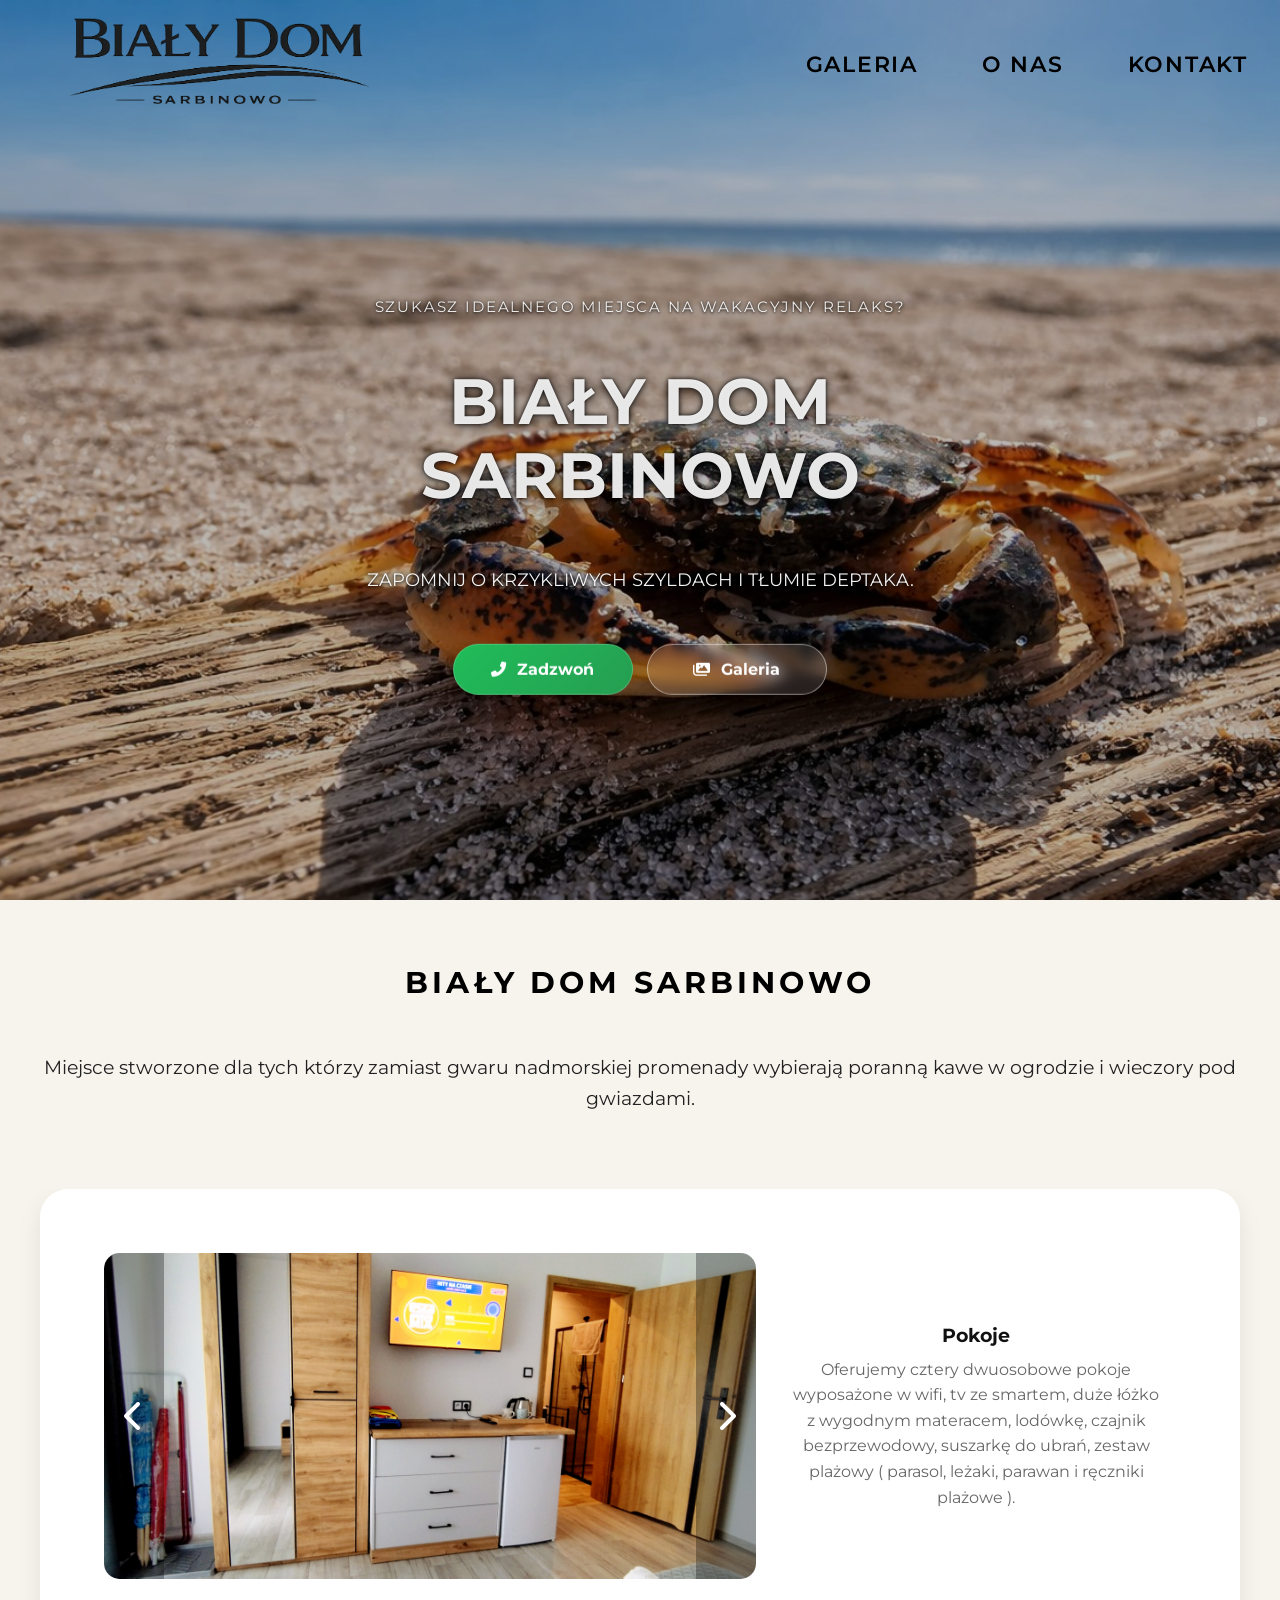
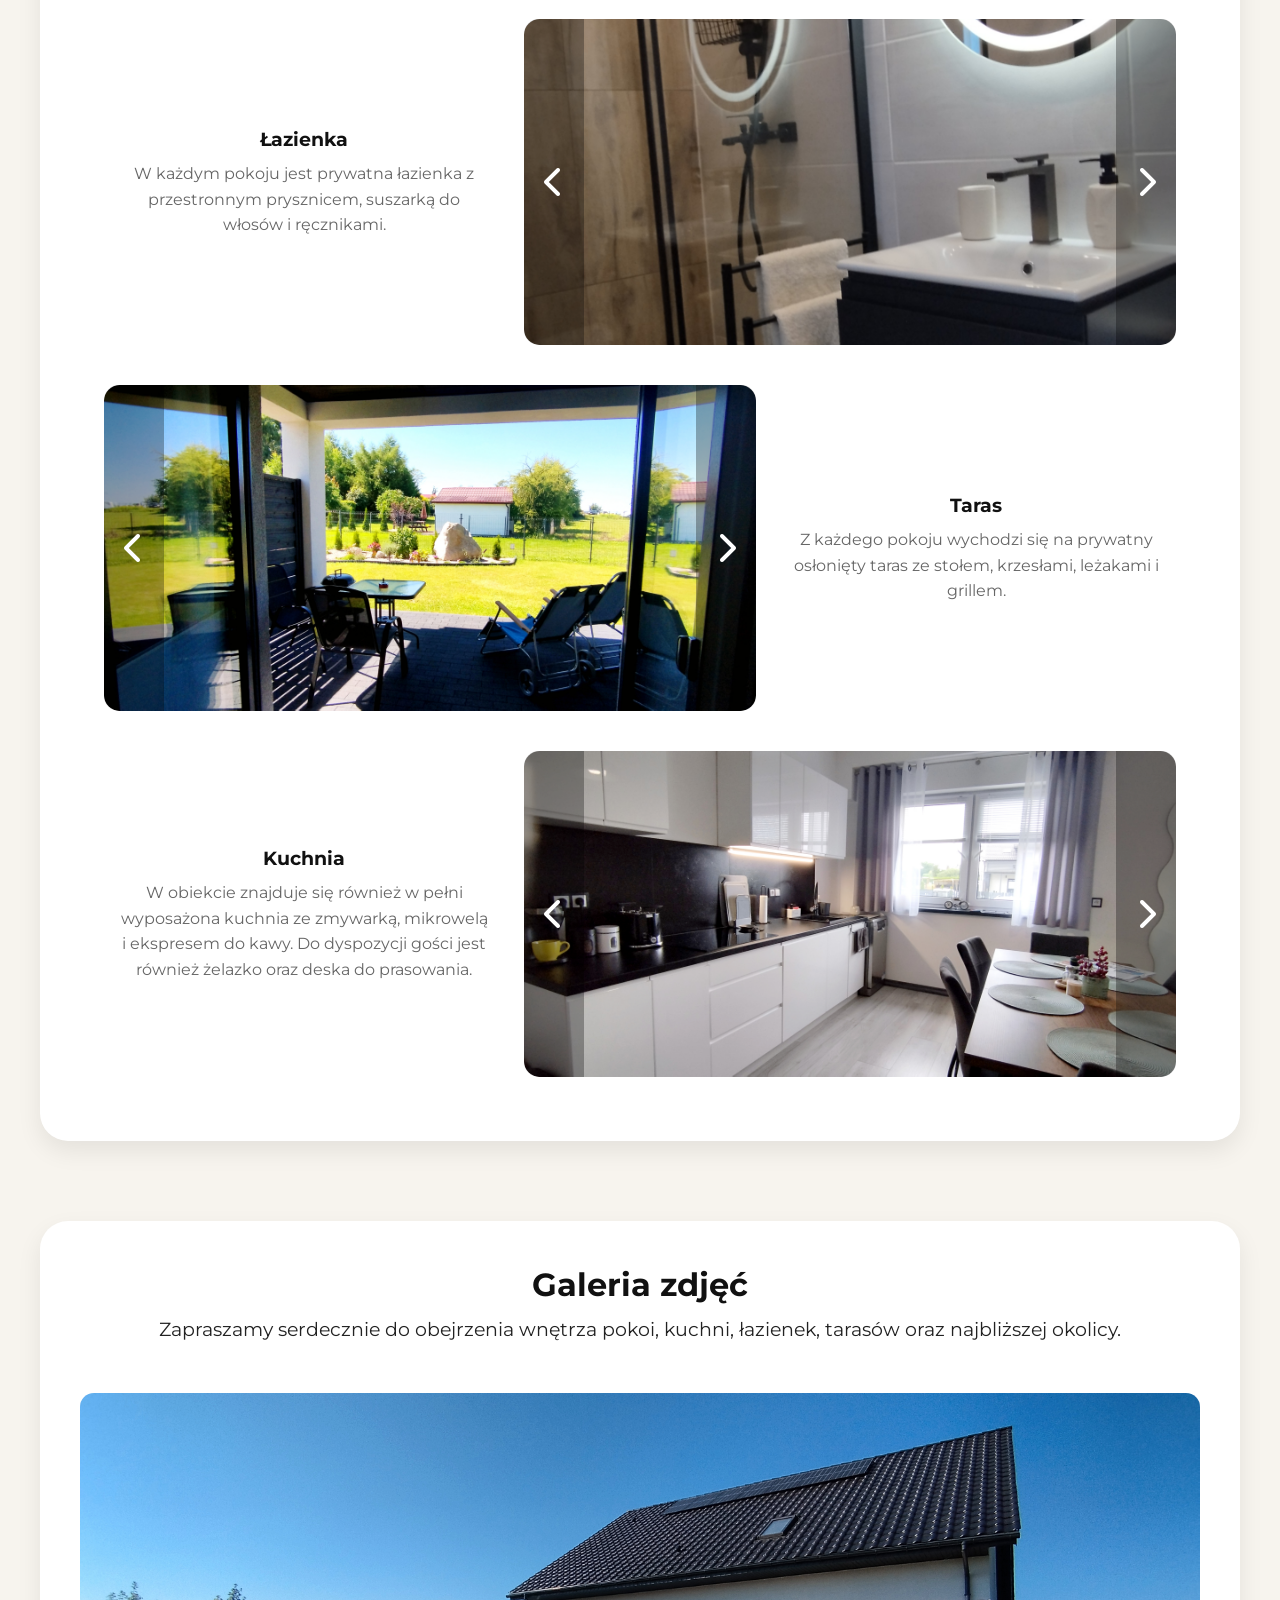
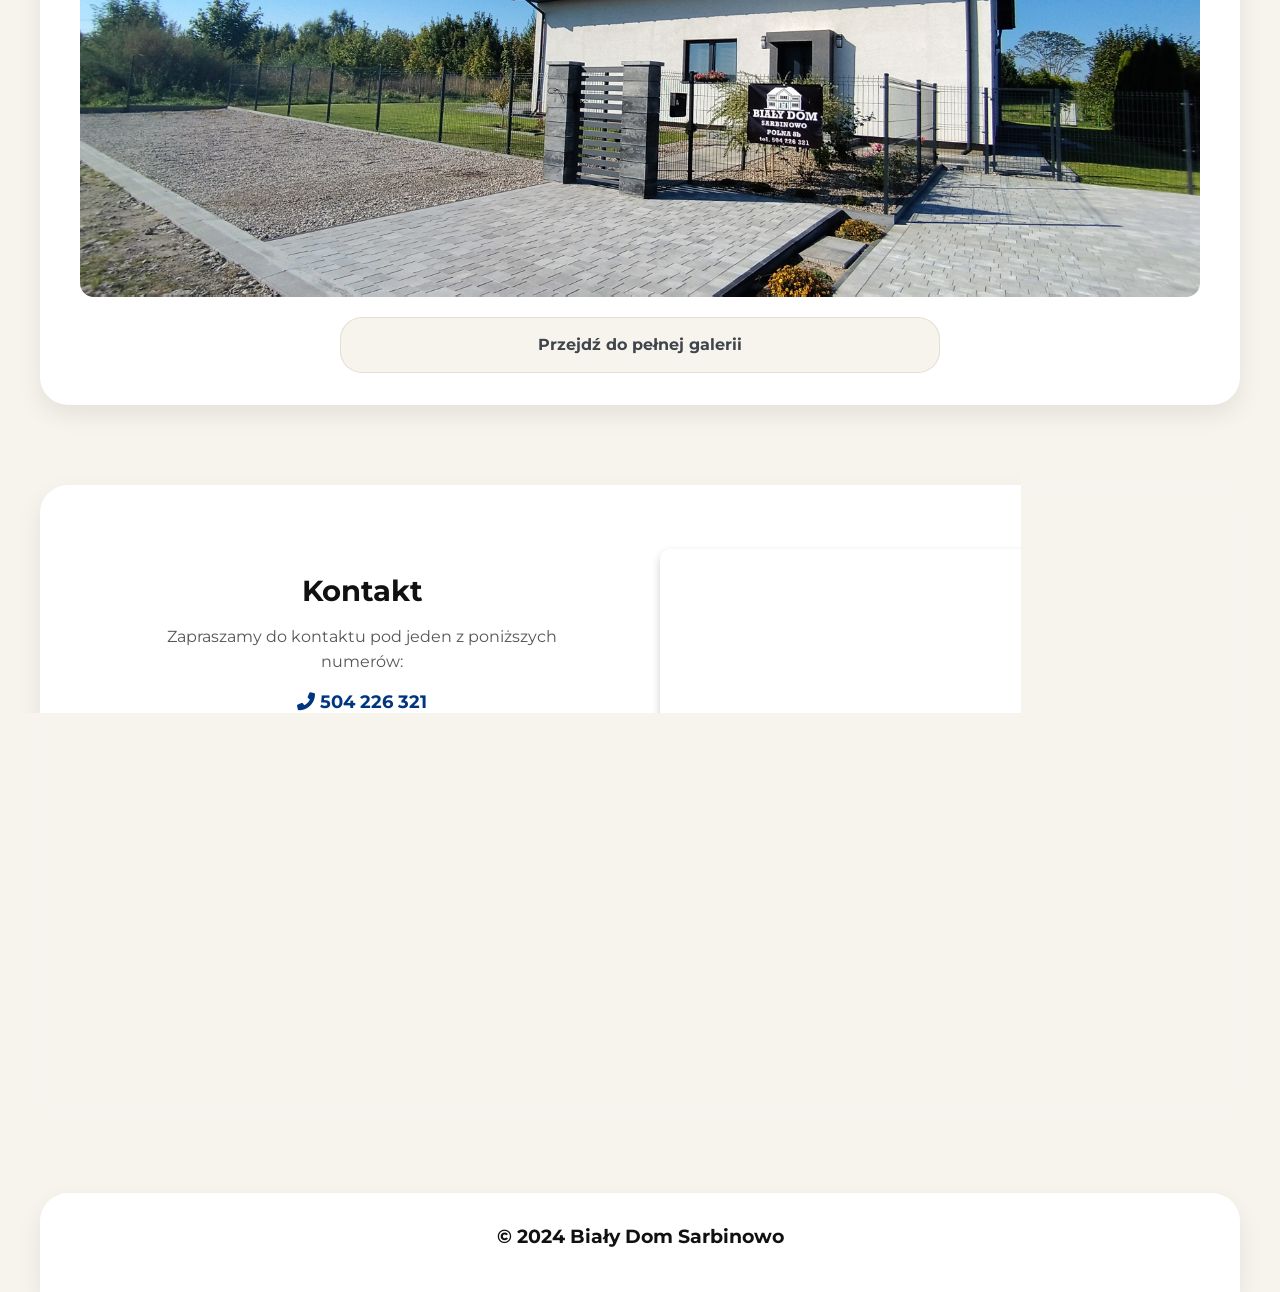
==== commit bbc3e7f4: "Opis zmian" ====
--- a/index.html
+++ b/index.html
@@ -4,12 +4,15 @@
     <meta charset="UTF-8">
     <meta name="viewport" content="width=device-width, initial-scale=1.0">
     <meta name="description" content="Biały Dom Sarbinowo oferuje komfortowe pokoje z prywatną łazienką, tarasem, Wi-Fi i parkingiem. Spokojny nocleg blisko plaży i Chłopów.">
-
+    <meta name="theme-color" content="#ffffff">
+    
     <title>Biały Dom - noclegi Sarbinowo | Pokoje gościnne</title>
 
     <link rel="canonical" href="https://bialydomsarbinowo.pl/">
 
     <!-- SEO: Open Graph (ładne podglądy na FB/WhatsApp) -->
+    <meta property="og:locale" content="pl_PL">
+    <meta property="og:site_name" content="Biały Dom Sarbinowo">
     <meta property="og:type" content="website">
     <meta property="og:title" content="Noclegi Sarbinowo – Biały Dom | Pokoje gościnne">
     <meta property="og:description" content="Komfortowe noclegi w Sarbinowie: pokoje z łazienką, tarasem, Wi-Fi i parkingiem.">
@@ -19,6 +22,12 @@
     <meta property="og:image:width" content="1200">
     <meta property="og:image:height" content="630">
     <meta property="og:image:type" content="image/jpeg">
+
+    <!-- Twitter Card -->
+    <meta name="twitter:card" content="summary_large_image">
+    <meta name="twitter:title" content="Noclegi Sarbinowo – Biały Dom | Pokoje gościnne">
+    <meta name="twitter:description" content="Komfortowe pokoje z prywatną łazienką, tarasem, Wi-Fi i parkingiem w spokojnej części Sarbinowa.">
+    <meta name="twitter:image" content="https://bialydomsarbinowo.pl/img/15og.jpg">
 
     <script type="application/ld+json">
     {
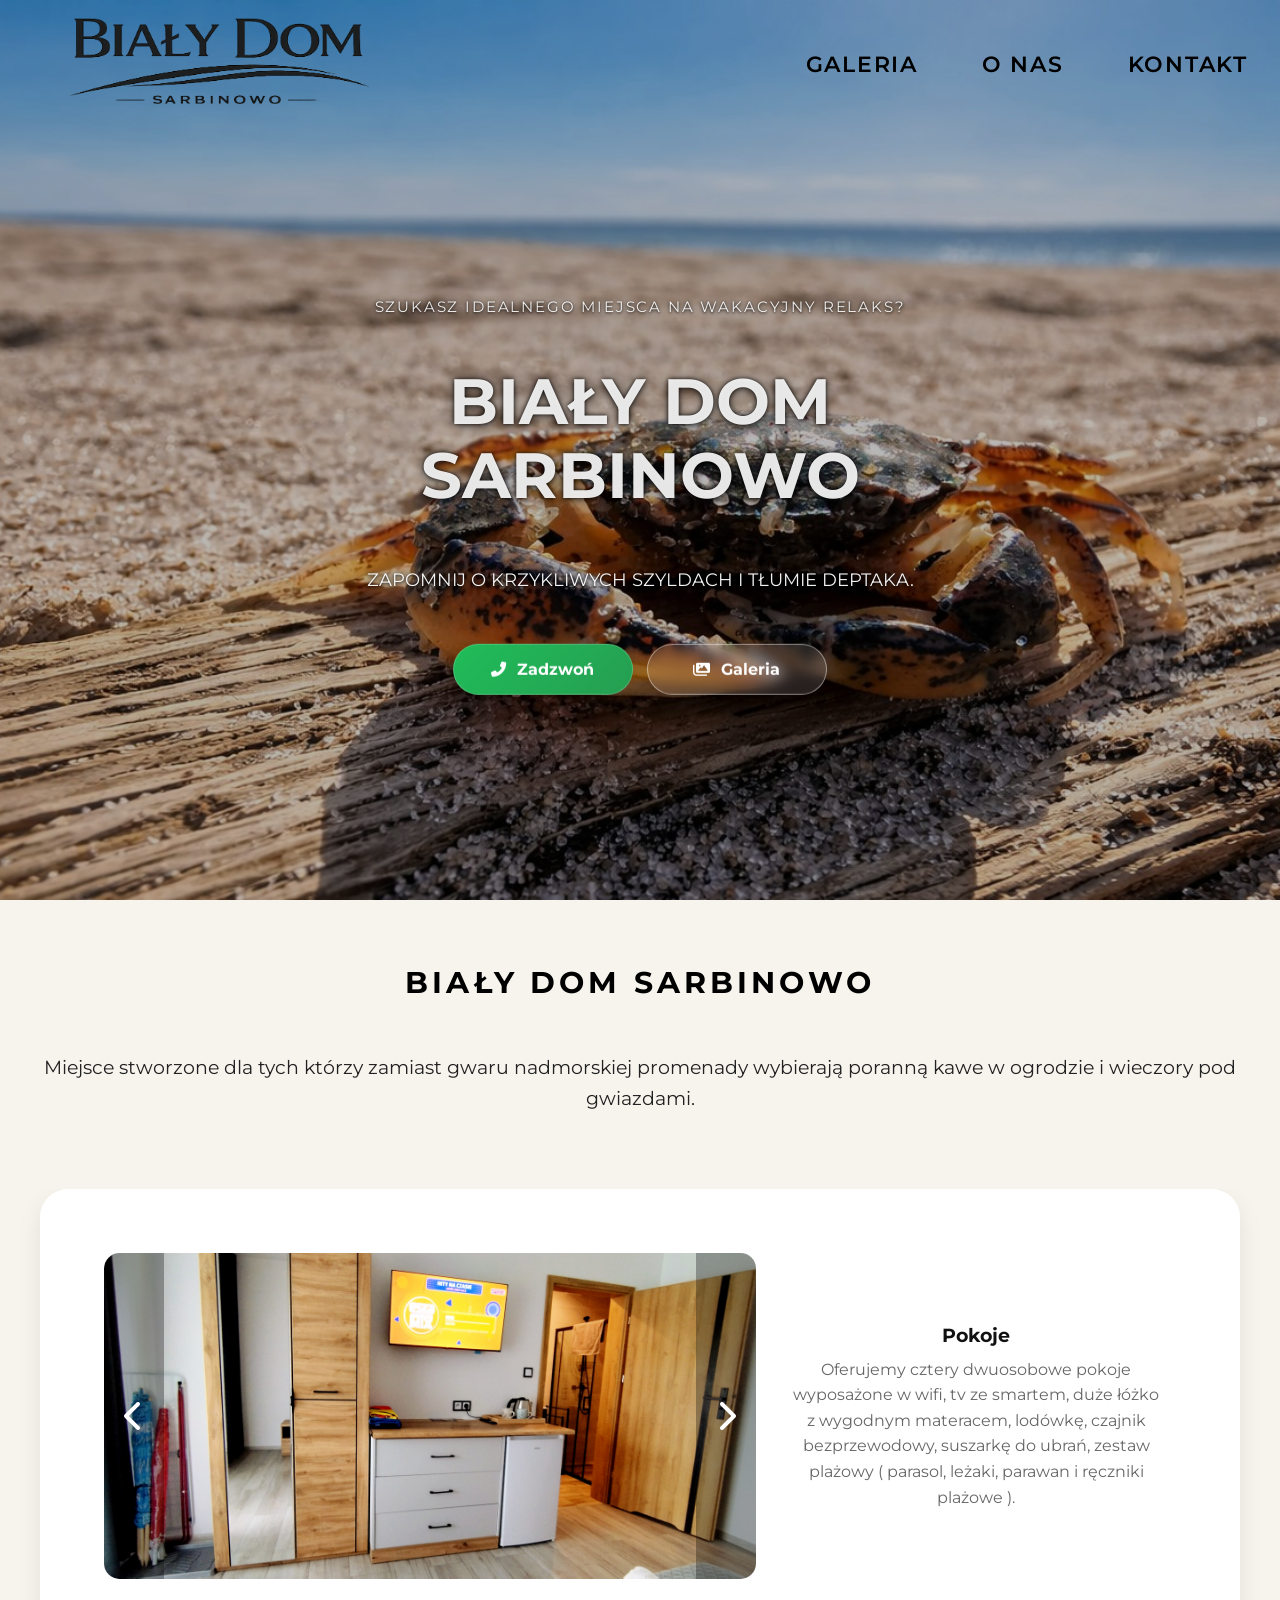
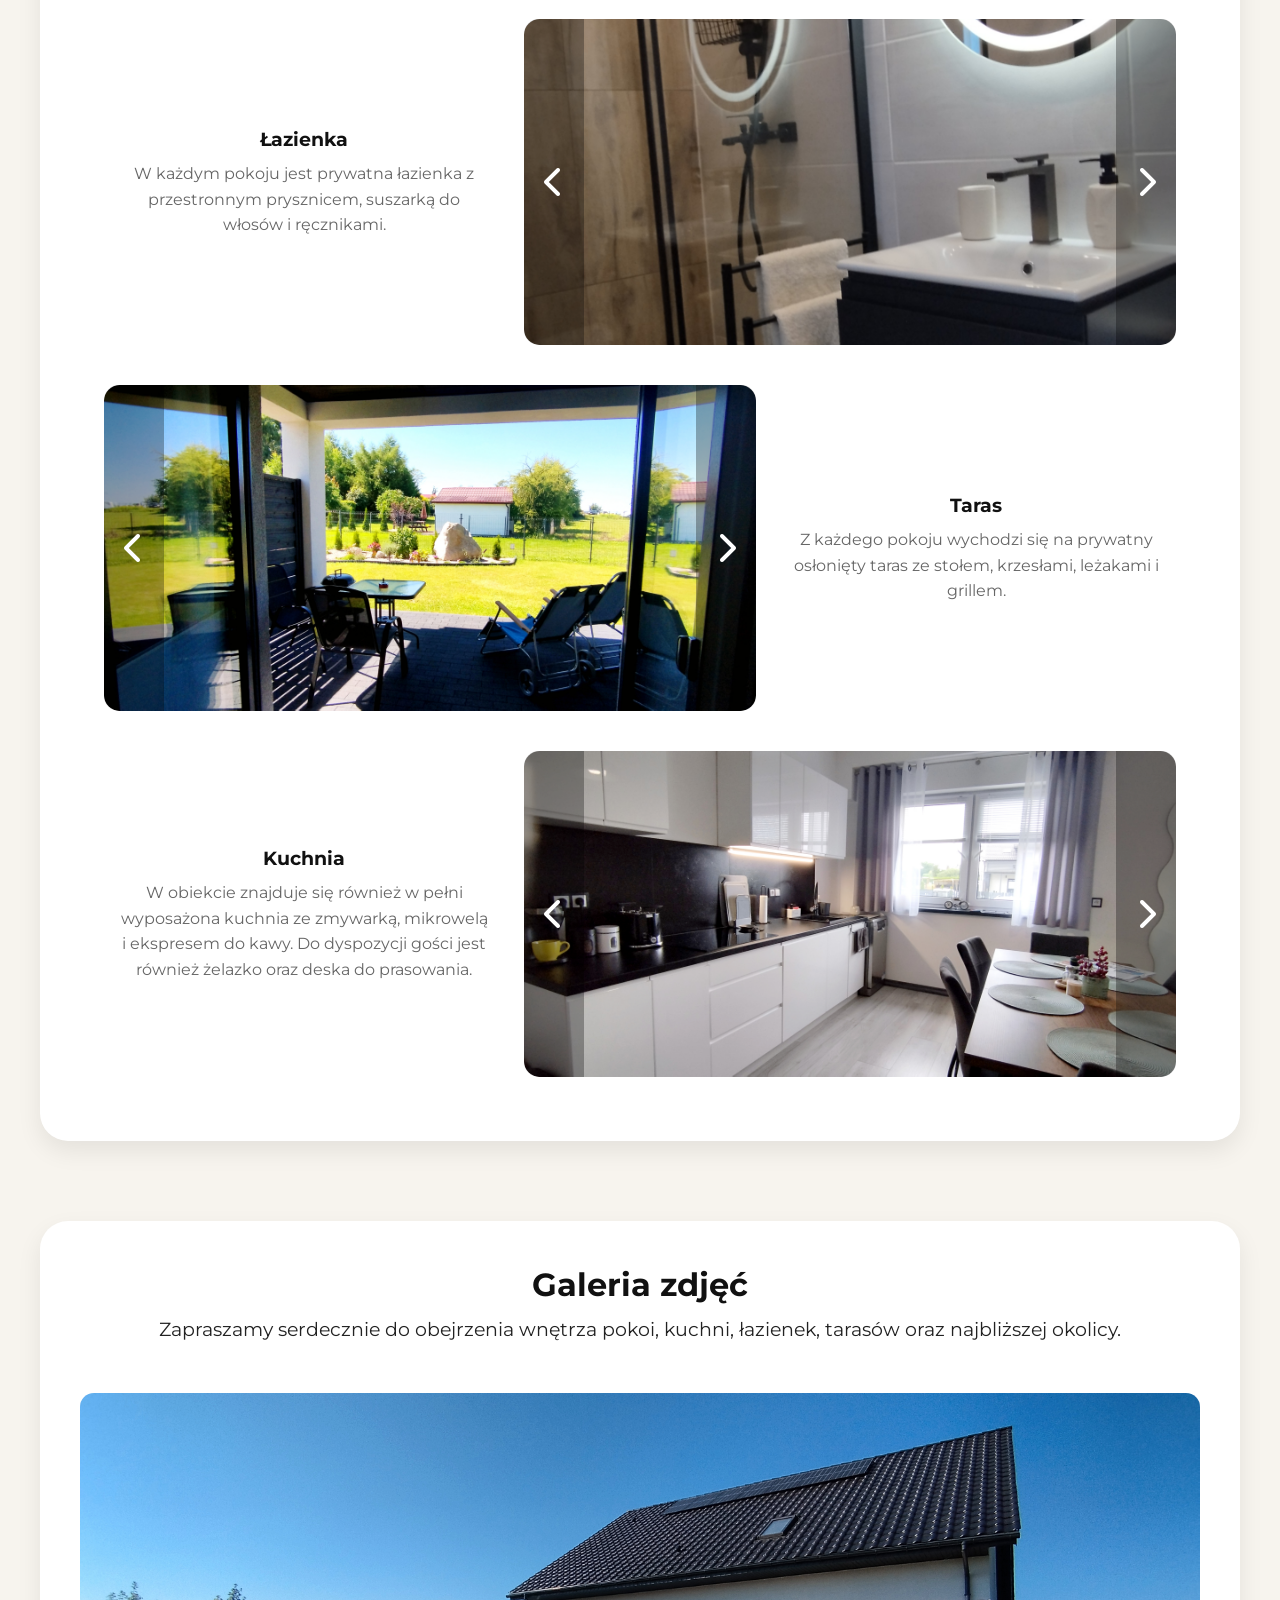
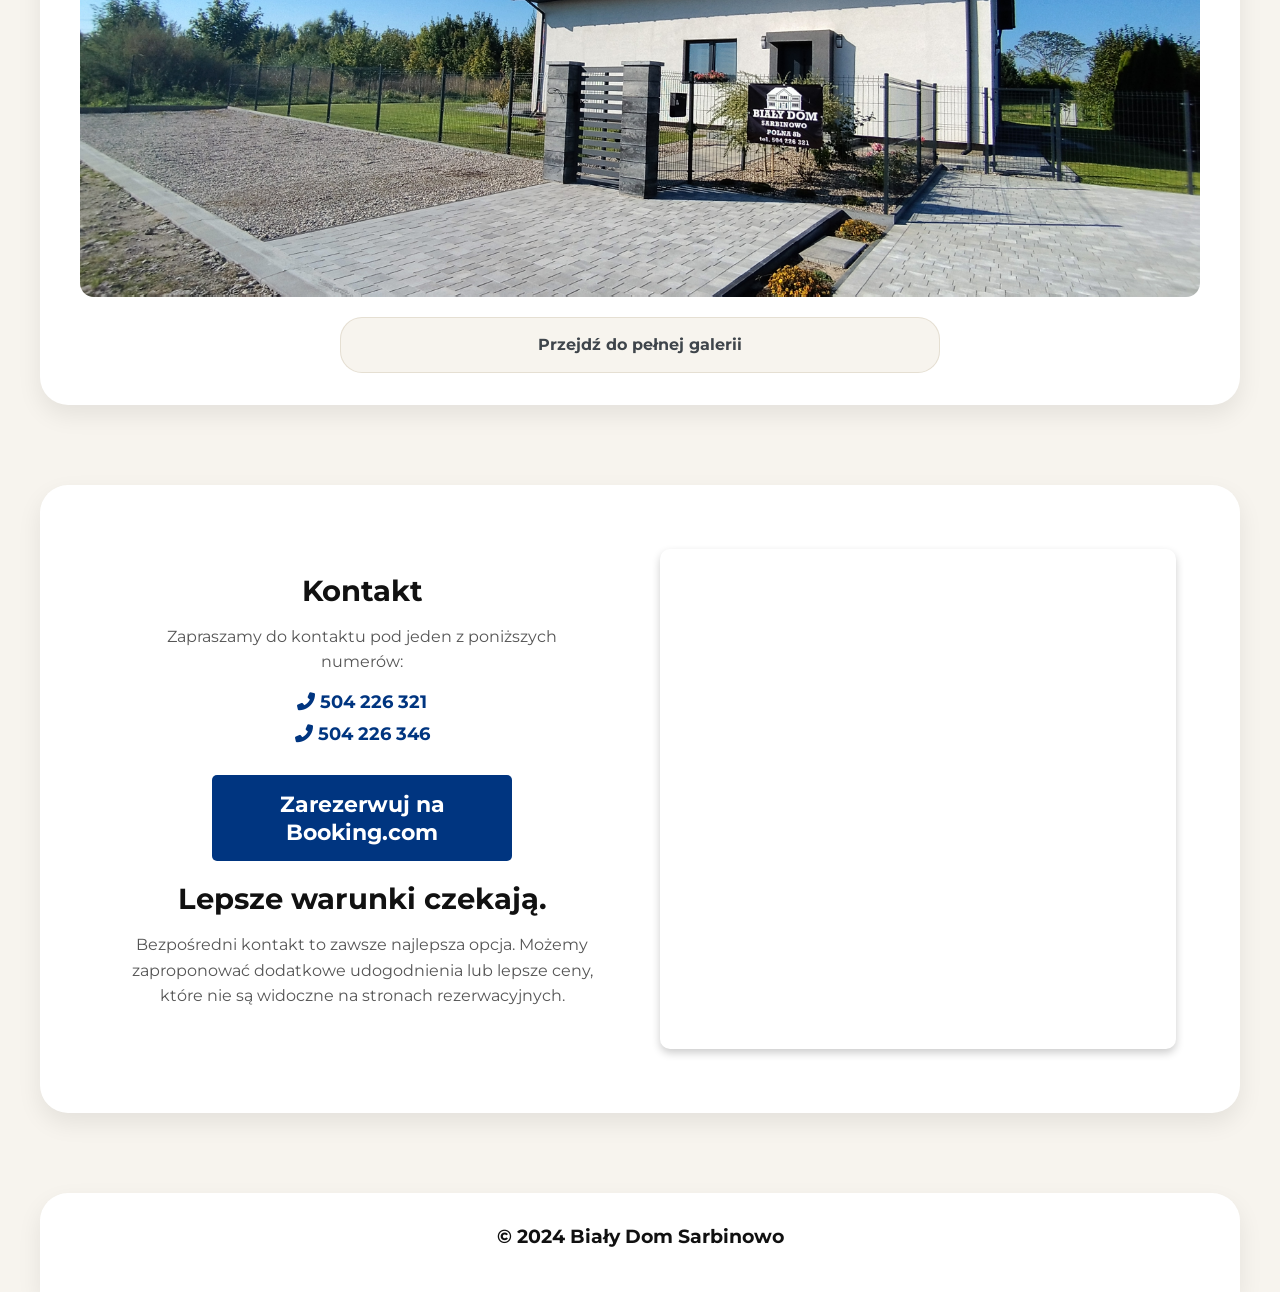
==== commit d7da040e: "Opis zmian" ====
--- a/index.html
+++ b/index.html
@@ -5,7 +5,7 @@
     <meta name="viewport" content="width=device-width, initial-scale=1.0">
     <meta name="description" content="Biały Dom Sarbinowo oferuje komfortowe pokoje z prywatną łazienką, tarasem, Wi-Fi i parkingiem. Spokojny nocleg blisko plaży i Chłopów.">
     <meta name="theme-color" content="#ffffff">
-    
+
     <title>Biały Dom - noclegi Sarbinowo | Pokoje gościnne</title>
 
     <link rel="canonical" href="https://bialydomsarbinowo.pl/">
@@ -74,6 +74,11 @@
 
     <link rel="stylesheet" href="/styles.css?v=20260210-10">
     <link rel="stylesheet" href="/mobile-gallery.css?v=20260314-8">
+
+    <!-- Przyspieszenie połączenia z serwerami Google Fonts -->
+    <link rel="preconnect" href="https://fonts.googleapis.com">
+    <link rel="preconnect" href="https://fonts.gstatic.com" crossorigin>
+
     <link rel="stylesheet" href="https://fonts.googleapis.com/css2?family=Montserrat:wght@400;700&display=swap">
     <link rel="stylesheet" href="https://fonts.googleapis.com/css2?family=Roboto:wght@400&display=swap">
     <link rel="stylesheet" href="https://cdnjs.cloudflare.com/ajax/libs/font-awesome/6.0.0-beta3/css/all.min.css">
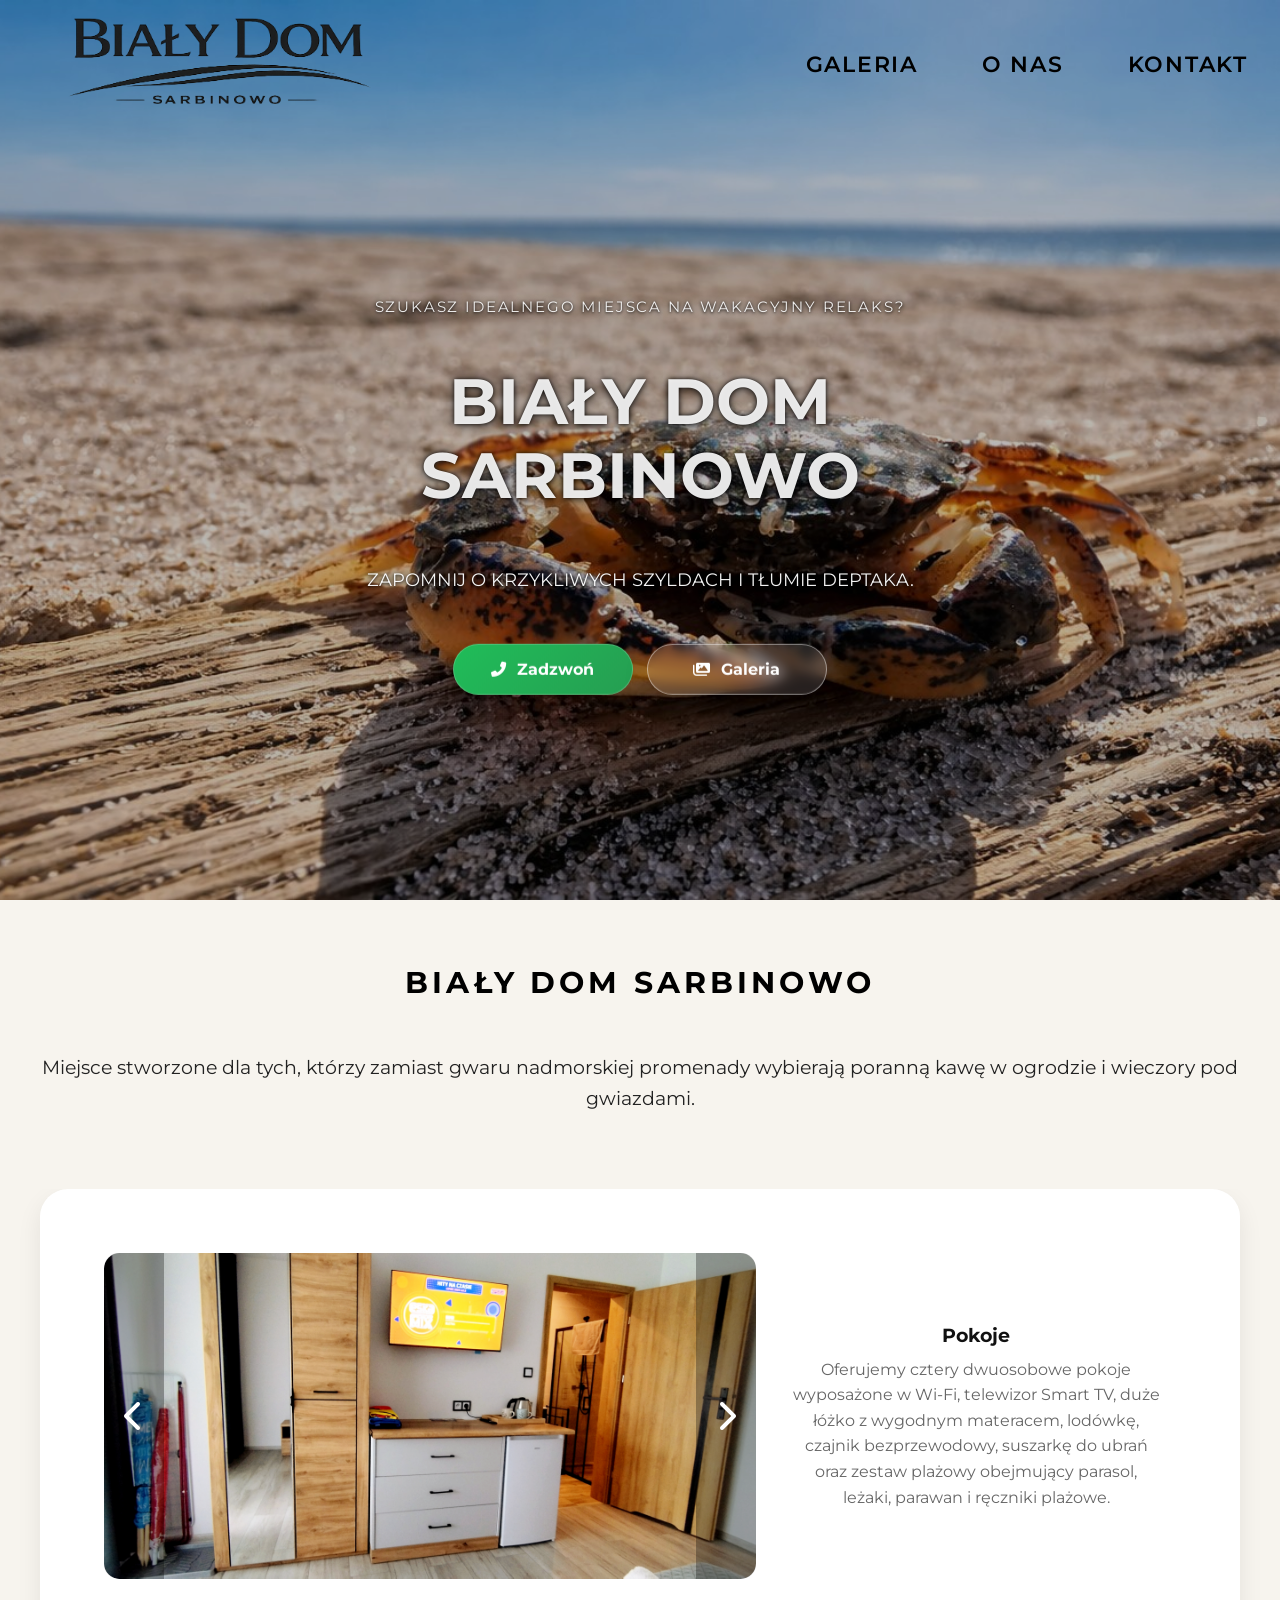
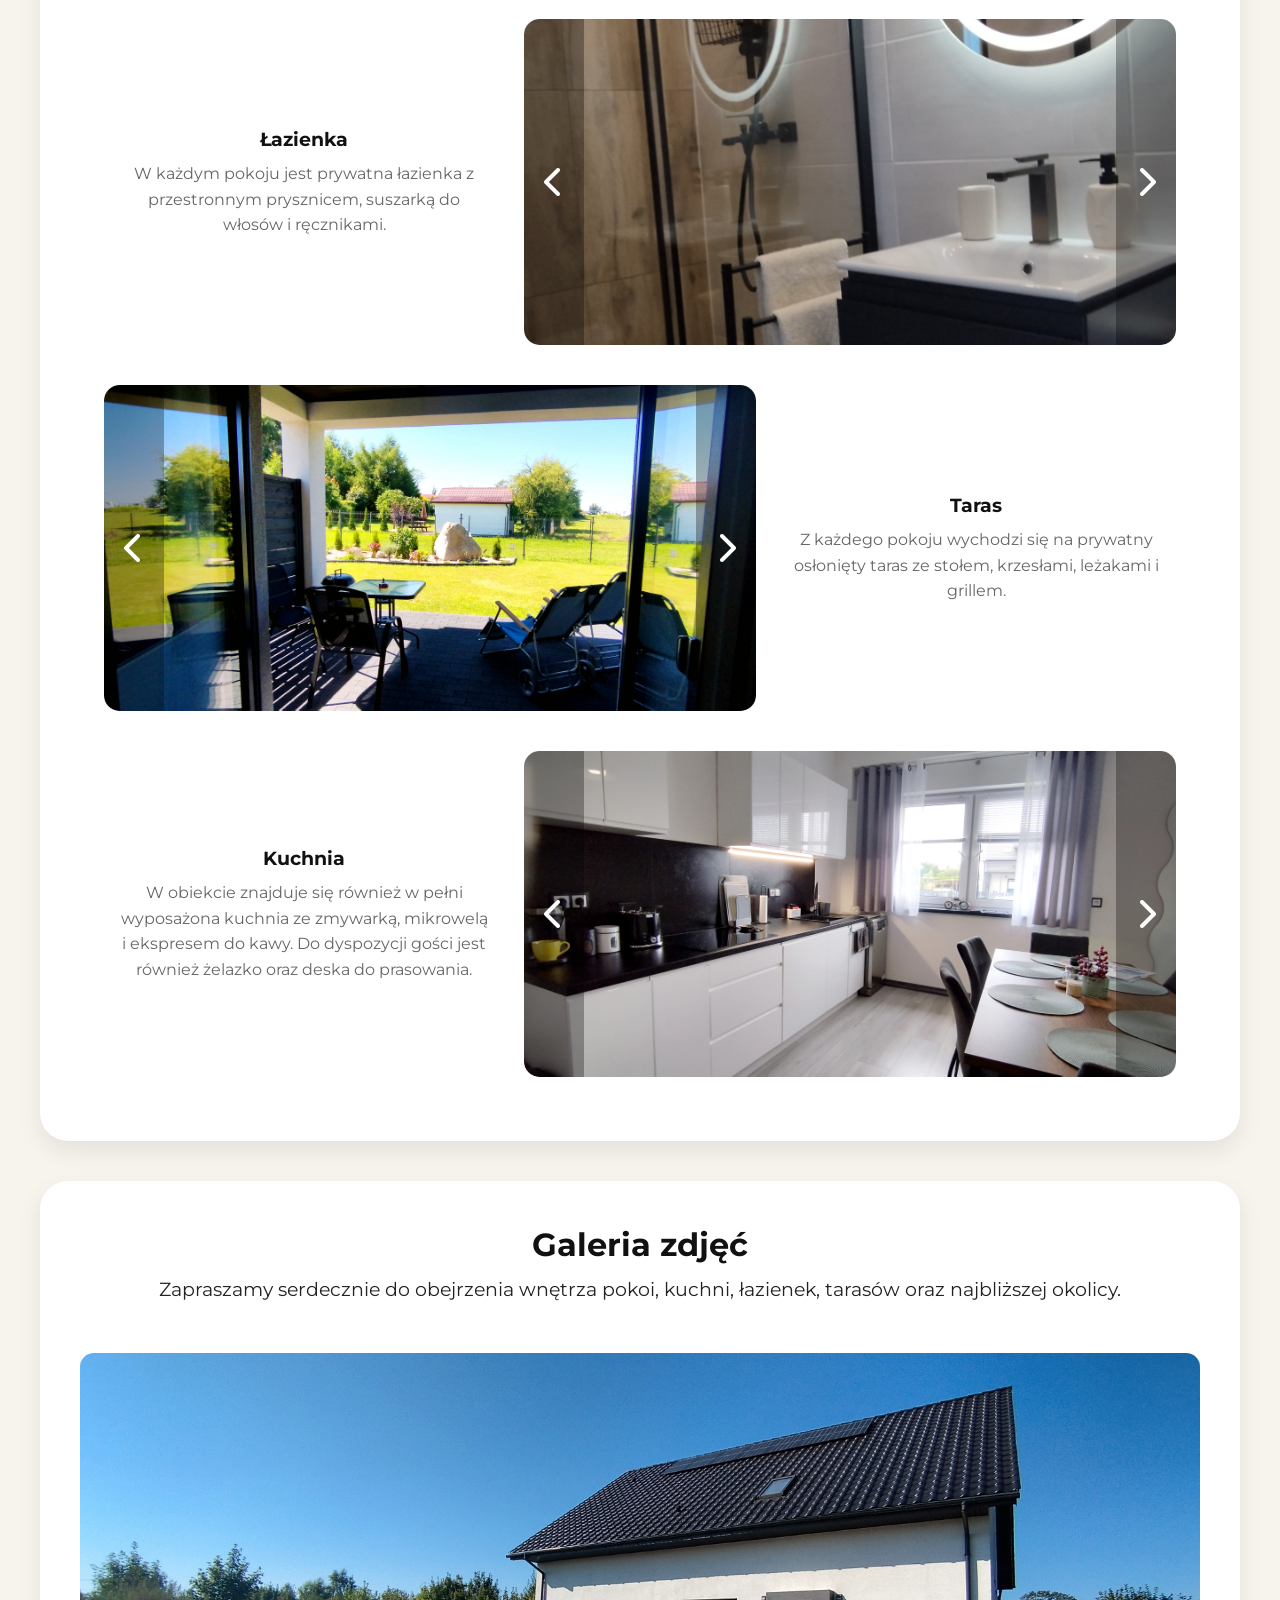
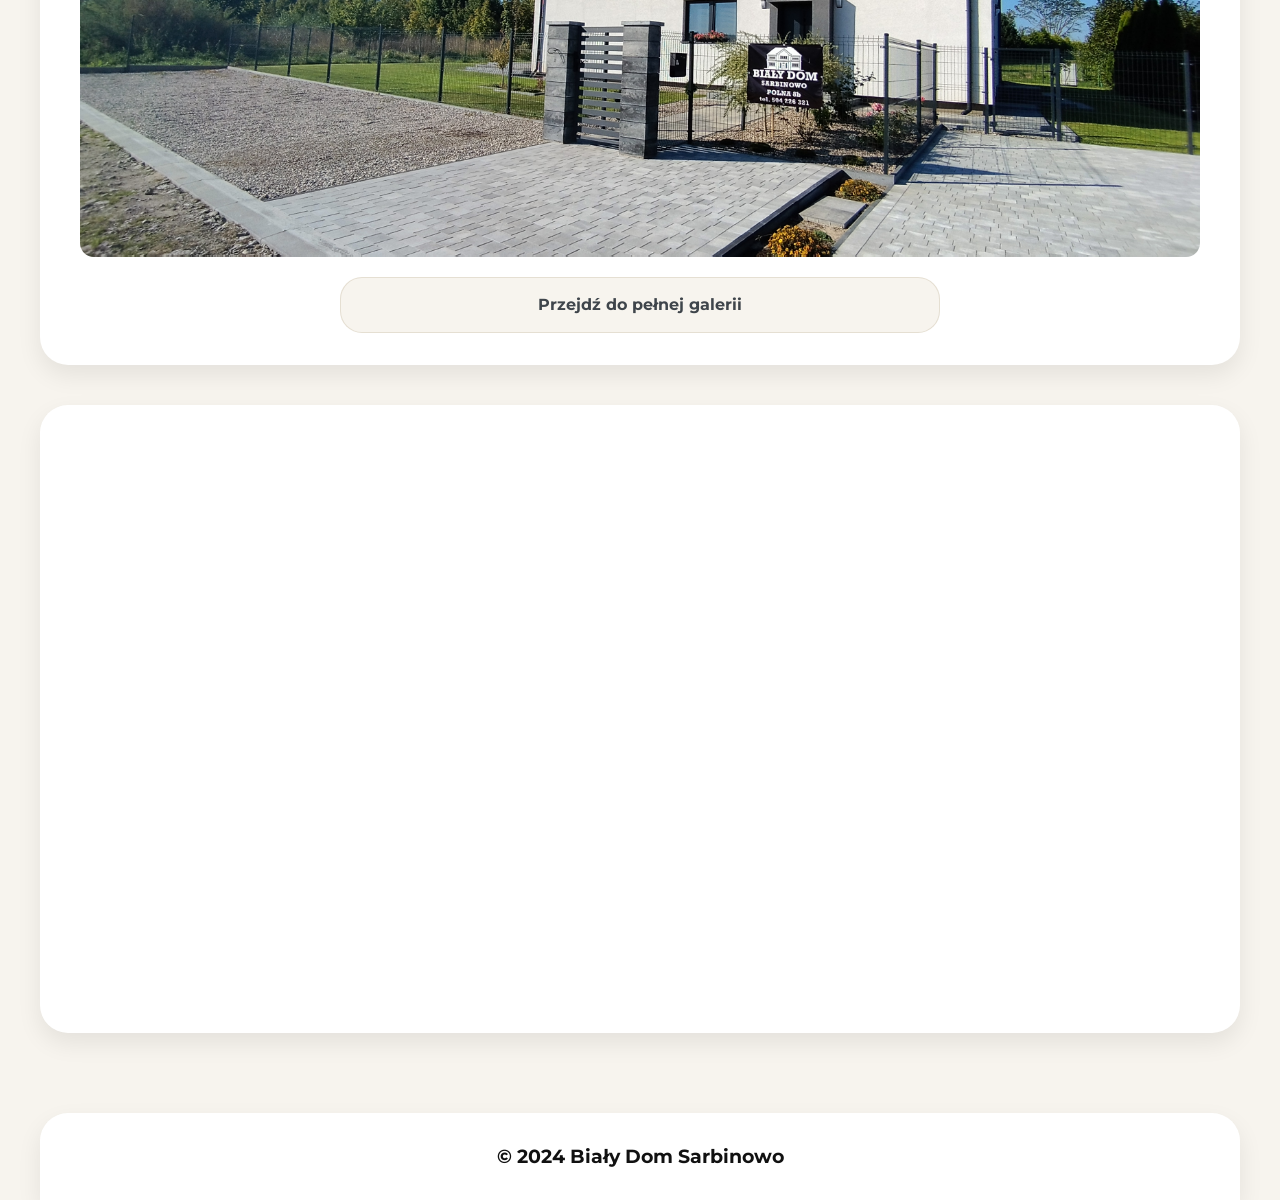
==== commit 75a6e98d: "Prototyp: dopracowanie podstrony Atrakcje" ====
--- a/index.html
+++ b/index.html
@@ -18,33 +18,32 @@
     <meta property="og:description" content="Komfortowe noclegi w Sarbinowie: pokoje z łazienką, tarasem, Wi-Fi i parkingiem.">
     <meta property="og:url" content="https://bialydomsarbinowo.pl/">
 
-    <meta property="og:image" content="https://bialydomsarbinowo.pl/img/15og.jpg">
+    <meta property="og:image" content="https://bialydomsarbinowo.pl/img/og.jpg">
     <meta property="og:image:width" content="1200">
-    <meta property="og:image:height" content="630">
+    <meta property="og:image:height" content="539">
     <meta property="og:image:type" content="image/jpeg">
 
     <!-- Twitter Card -->
     <meta name="twitter:card" content="summary_large_image">
     <meta name="twitter:title" content="Noclegi Sarbinowo – Biały Dom | Pokoje gościnne">
     <meta name="twitter:description" content="Komfortowe pokoje z prywatną łazienką, tarasem, Wi-Fi i parkingiem w spokojnej części Sarbinowa.">
-    <meta name="twitter:image" content="https://bialydomsarbinowo.pl/img/15og.jpg">
+    <meta name="twitter:image" content="https://bialydomsarbinowo.pl/img/og.jpg">
 
     <script type="application/ld+json">
     {
       "@context": "https://schema.org",
       "@type": "LodgingBusiness",
       "name": "Biały Dom Sarbinowo",
+      "description": "Komfortowe pokoje gościnne z prywatnymi łazienkami, tarasami, Wi-Fi, parkingiem i dostępem do wspólnej kuchni w spokojnej części Sarbinowa, blisko Chłopów.",
       "url": "https://bialydomsarbinowo.pl/",
-      "image": [
-        "https://bialydomsarbinowo.pl/img/20.jpg",
-        "https://bialydomsarbinowo.pl/img/22.jpg",
-        "https://bialydomsarbinowo.pl/img/33.jpg"
-      ],
+      "image": "https://bialydomsarbinowo.pl/img/og.jpg",
+      "hasMap": "https://maps.google.com/?q=54.2416258,15.9732296",
       "telephone": ["+48504226321", "+48504226346"],
       "address": {
         "@type": "PostalAddress",
         "streetAddress": "Polna 8B",
         "addressLocality": "Sarbinowo",
+        "addressRegion": "zachodniopomorskie",
         "postalCode": "76-034",
         "addressCountry": "PL"
       },
@@ -72,17 +71,15 @@
     <link rel="icon" type="image/png" sizes="16x16" href="/img/favicon-16x16.png">
     <link rel="apple-touch-icon" sizes="180x180" href="/img/apple-touch-icon.png">
 
-    <link rel="stylesheet" href="/styles.css?v=20260210-10">
-    <link rel="stylesheet" href="/mobile-gallery.css?v=20260314-8">
+    <link rel="stylesheet" href="styles.css">
+    <link rel="stylesheet" href="mobile-gallery.css">
 
     <!-- Przyspieszenie połączenia z serwerami Google Fonts -->
     <link rel="preconnect" href="https://fonts.googleapis.com">
     <link rel="preconnect" href="https://fonts.gstatic.com" crossorigin>
 
     <link rel="stylesheet" href="https://fonts.googleapis.com/css2?family=Montserrat:wght@400;700&display=swap">
-    <link rel="stylesheet" href="https://fonts.googleapis.com/css2?family=Roboto:wght@400&display=swap">
     <link rel="stylesheet" href="https://cdnjs.cloudflare.com/ajax/libs/font-awesome/6.0.0-beta3/css/all.min.css">
-    <link rel="stylesheet" href="https://fonts.googleapis.com/icon?family=Material+Icons">
 
 </head>
 <body>
@@ -90,8 +87,8 @@
         <header>
             <nav class="nav">
                 <a class="logo" href="#top" aria-label="Biały Dom Sarbinowo - strona główna">
-                    <img class="logo-default" src="/img/logo.PNG" alt="Biały Dom Sarbinowo">
-                    <img class="logo-scrolled" src="/img/logo2.png" alt="">
+                    <img class="logo-default" src="/img/logo.PNG" width="964" height="341" alt="Biały Dom Sarbinowo">
+                    <img class="logo-scrolled" src="/img/logo2.png" width="964" height="344" alt="">
                 </a>
 
                 <div class="mobile-menu-wrap">
@@ -154,19 +151,19 @@
         </div>
     </div>
 
+<main>
 <section class="main-content" id="about">
   <div class="content-intro reveal-up">
     <span id="about-anchor" class="section-eyebrow">Biały Dom Sarbinowo</span>
     <p>
-        Miejsce stworzone dla tych którzy zamiast gwaru nadmorskiej promenady
-        wybierają poranną kawe w ogrodzie i wieczory pod gwiazdami.
+        Miejsce stworzone dla tych, którzy zamiast gwaru nadmorskiej promenady wybierają poranną kawę w ogrodzie i wieczory pod gwiazdami.
     </p>
   </div>
 
   <div class="content-story">
     <article class="story-card story-card--highlight reveal-up">
   <div class="story-card__text">
-    <h3>Wakacje w swoim rytmie</h3>
+    <h2>Wakacje w swoim rytmie</h2>
     <p>
       Sprawdź najważniejsze udogodnienia Białego Domu.
     </p>
@@ -183,7 +180,7 @@
           </p>
 
           <a href="img/pokoje/9.jpg" class="feature-lightbox">
-            <img src="img/pokoje/9.jpg" alt="Przytulny pokój w Białym Domu" class="feature-image">
+            <img src="img/pokoje/9.jpg" width="3264" height="1468" alt="Przytulny pokój w Białym Domu" class="feature-image" loading="lazy">
           </a>
         </div>
       </details>
@@ -199,7 +196,7 @@
           </p>
 
           <a href="img/kuchnia/1.jpg" class="feature-lightbox">
-            <img src="img/kuchnia/1.jpg" alt="Wspólna kuchnia dla gości" class="feature-image">
+            <img src="img/kuchnia/1.jpg" width="3264" height="1468" alt="Wspólna kuchnia dla gości" class="feature-image" loading="lazy">
           </a>
         </div>
       </details>
@@ -214,7 +211,7 @@
           </p>
 
           <a href="img/dom/9.jpg" class="feature-lightbox">
-            <img src="img/dom/9.jpg" alt="Prywatny taras dla gości" class="feature-image">
+            <img src="img/dom/9.jpg" width="3264" height="1468" alt="Prywatny taras dla gości" class="feature-image" loading="lazy">
           </a>
         </div>
       </details>
@@ -229,7 +226,7 @@
           </p>
 
           <a href="img/dom/12.jpg" class="feature-lightbox">
-            <img src="img/dom/12.jpg" alt="Bezpłatne rowery dla gości" class="feature-image">
+            <img src="img/dom/12.jpg" width="2412" height="1468" alt="Bezpłatne rowery dla gości" class="feature-image" loading="lazy">
           </a>
         </div>
       </details>
@@ -246,82 +243,82 @@
                     <div class="carousel-inner">
                         <div class="carousel-item">
                             <a href="img/pokoje/1.jpg" class="image-popup">
-                                <img src="img/pokoje/1.jpg" alt="Noclegi Sarbinowo – Biały Dom, widok obiektu">
+                                <img src="img/pokoje/1.jpg" width="3264" height="1468" alt="Wyposażenie pokoju: szafa, telewizor, lodówka i zestaw do parzenia napojów" loading="lazy">
                             </a>
                         </div>
                         <div class="carousel-item">
                             <a href="img/pokoje/10.jpg" class="image-popup">
-                                <img src="img/pokoje/10.jpg" alt="Pokoje gościnne Sarbinowo – Biały Dom">
+                                <img src="img/pokoje/10.jpg" width="3264" height="1468" alt="Pokoje gościnne Sarbinowo – Biały Dom" loading="lazy">
                             </a>
                         </div>
                         <div class="carousel-item">
                             <a href="img/pokoje/11.jpg" class="image-popup">
-                                <img src="img/pokoje/11.jpg" alt="Wypoczynek nad morzem – noclegi Sarbinowo">
+                                <img src="img/pokoje/11.jpg" width="3264" height="1468" alt="Wypoczynek nad morzem – noclegi Sarbinowo" loading="lazy">
                             </a>
                         </div>
                         <div class="carousel-item">
                             <a href="img/pokoje/12.jpg" class="image-popup">
-                                <img src="img/pokoje/12.jpg" alt="Wakacje w Sarbinowie – Biały Dom pokoje">
+                                <img src="img/pokoje/12.jpg" width="3264" height="1468" alt="Wakacje w Sarbinowie – Biały Dom pokoje" loading="lazy">
                             </a>
                         </div>
                         <div class="carousel-item">
                             <a href="img/pokoje/2.jpg" class="image-popup">
-                                <img src="img/pokoje/2.jpg" alt="Pokoje Sarbinowo – wnętrze pokoju Biały Dom">
+                                <img src="img/pokoje/2.jpg" width="3264" height="1468" alt="Pokoje Sarbinowo – wnętrze pokoju Biały Dom" loading="lazy">
                             </a>
                         </div>
                         <div class="carousel-item">
                             <a href="img/pokoje/3.jpg" class="image-popup">
-                                <img src="img/pokoje/3.jpg" alt="Weekend w Sarbinowie – nocleg Biały Dom">
+                                <img src="img/pokoje/3.jpg" width="3264" height="1468" alt="Weekend w Sarbinowie – nocleg Biały Dom" loading="lazy">
                             </a>
                         </div>
                         <div class="carousel-item">
                             <a href="img/pokoje/4.jpg" class="image-popup">
-                                <img src="img/pokoje/4.jpg" alt="Noclegi Sarbinowo – wyposażenie pokoju">
+                                <img src="img/pokoje/4.jpg" width="3264" height="1468" alt="Noclegi Sarbinowo – wyposażenie pokoju" loading="lazy">
                             </a>
                         </div>
                         <div class="carousel-item">
                             <a href="img/pokoje/5.jpg" class="image-popup">
-                                <img src="img/pokoje/5.jpg" alt="Biały Dom Sarbinowo – pokoje gościnne">
+                                <img src="img/pokoje/5.jpg" width="3264" height="1468" alt="Biały Dom Sarbinowo – pokoje gościnne" loading="lazy">
                             </a>
                         </div>
                         <div class="carousel-item">
                             <a href="img/pokoje/6.jpg" class="image-popup">
-                                <img src="img/pokoje/6.jpg" alt="Nocleg Sarbinowo – Biały Dom, część wspólna">
+                                <img src="img/pokoje/6.jpg" width="1468" height="3264" alt="Nocleg Sarbinowo – Biały Dom, część wspólna" loading="lazy">
                             </a>
                         </div>
                         <div class="carousel-item">
                             <a href="img/pokoje/7.jpg" class="image-popup">
-                                <img src="img/pokoje/7.jpg" alt="Pokoje nad morzem Sarbinowo – Biały Dom">
+                                <img src="img/pokoje/7.jpg" width="1468" height="3264" alt="Pokoje nad morzem Sarbinowo – Biały Dom" loading="lazy">
                             </a>
                         </div>
                         <div class="carousel-item">
                             <a href="img/pokoje/8.jpg" class="image-popup">
-                                <img src="img/pokoje/8.jpg" alt="Komfortowy nocleg Sarbinowo – Biały Dom">
+                                <img src="img/pokoje/8.jpg" width="3264" height="1468" alt="Komfortowy nocleg Sarbinowo – Biały Dom" loading="lazy">
                             </a>
                         </div>
                         <div class="carousel-item">
                             <a href="img/pokoje/9.jpg" class="image-popup">
-                                <img src="img/pokoje/9.jpg" alt="Komfortowy nocleg Sarbinowo – Biały Dom">
+                                <img src="img/pokoje/9.jpg" width="3264" height="1468" alt="Komfortowy nocleg Sarbinowo – Biały Dom" loading="lazy">
                             </a>
                         </div>
                         <!-- Dodaj więcej elementów galerii według potrzeb -->
                     </div>
-                    <button class="carousel-control-prev" aria-label="Previous">
+                    <button class="carousel-control-prev" aria-label="Poprzednie zdjęcie">
                         <i class="fas fa-chevron-left"></i>
                     </button>
-                    <button class="carousel-control-next" aria-label="Next">
+                    <button class="carousel-control-next" aria-label="Następne zdjęcie">
                         <i class="fas fa-chevron-right"></i>
                     </button>
                     <div class="carousel-indicators">
-                        <button type="button" data-slide-to="0" class="active" aria-current="true" aria-label="Slide 1"></button>
-                        <button type="button" data-slide-to="1" aria-label="Slide 2"></button>
-                        <button type="button" data-slide-to="2" aria-label="Slide 3"></button>
+                        <button type="button" data-slide-to="0" class="active" aria-current="true" aria-label="Zdjęcie 1"></button>
+                        <button type="button" data-slide-to="1" aria-label="Zdjęcie 2"></button>
+                        <button type="button" data-slide-to="2" aria-label="Zdjęcie 3"></button>
                         <!-- Więcej wskaźników -->
                     </div>
                 </div>
                 <div class="gallery-text">
                     <h3>Pokoje</h3>
-                    <p>Oferujemy cztery dwuosobowe pokoje wyposażone w wifi, tv ze smartem, duże łóżko z wygodnym materacem, lodówkę, czajnik bezprzewodowy, suszarkę do ubrań, zestaw plażowy ( parasol, leżaki, parawan i ręczniki plażowe ).</p>
+                    <p>Oferujemy cztery dwuosobowe pokoje wyposażone w Wi-Fi, telewizor Smart TV, duże łóżko z wygodnym materacem, lodówkę, czajnik bezprzewodowy, suszarkę do ubrań oraz zestaw plażowy obejmujący parasol, leżaki, parawan i ręczniki plażowe.</p>
                 </div>
             </div>
     
@@ -335,56 +332,56 @@
                     <div class="carousel-inner">
                         <div class="carousel-item">
                             <a href="img/lazienki/1.jpg" class="image-popup">
-                                <img src="img/lazienki/1.jpg" alt="Łazienka – noclegi Sarbinowo, Biały Dom">
+                                <img src="img/lazienki/1.jpg" width="1468" height="3264" alt="Łazienka – noclegi Sarbinowo, Biały Dom" loading="lazy">
                             </a>
                         </div>
                         <div class="carousel-item">
                             <a href="img/lazienki/2.jpg" class="image-popup">
-                                <img src="img/lazienki/2.jpg" alt="Pokoje Sarbinowo – prywatna łazienka Biały Dom">
+                                <img src="img/lazienki/2.jpg" width="1468" height="3264" alt="Pokoje Sarbinowo – prywatna łazienka Biały Dom" loading="lazy">
                             </a>
                         </div>
                         <div class="carousel-item">
                             <a href="img/lazienki/3.jpg" class="image-popup">
-                                <img src="img/lazienki/3.jpg" alt="Nocleg w Sarbinowie – łazienka w pokoju">
+                                <img src="img/lazienki/3.jpg" width="1468" height="3264" alt="Nocleg w Sarbinowie – łazienka w pokoju" loading="lazy">
                             </a>
                         </div>
                         <div class="carousel-item">
                             <a href="img/lazienki/4.jpg" class="image-popup">
-                                <img src="img/lazienki/4.jpg" alt="Prysznic – Biały Dom Sarbinowo">
+                                <img src="img/lazienki/4.jpg" width="1468" height="3264" alt="Prysznic – Biały Dom Sarbinowo" loading="lazy">
                             </a>
                         </div>
                         <div class="carousel-item">
                             <a href="img/lazienki/5.jpg" class="image-popup">
-                                <img src="img/lazienki/5.jpg" alt="Biały dom">
+                                <img src="img/lazienki/5.jpg" width="3264" height="1468" alt="Łazienka z umywalką, podświetlanym lustrem i kabiną prysznicową" loading="lazy">
                             </a>
                         </div>
                         <div class="carousel-item">
                             <a href="img/lazienki/6.jpg" class="image-popup">
-                                <img src="img/lazienki/6.jpg" alt="Biały dom">
+                                <img src="img/lazienki/6.jpg" width="1468" height="3264" alt="Łazienka z umywalką nablatową, toaletą i kabiną prysznicową" loading="lazy">
                             </a>
                         </div>
                         <div class="carousel-item">
                             <a href="img/lazienki/7.jpg" class="image-popup">
-                                <img src="img/lazienki/7.jpg" alt="Biały dom">
+                                <img src="img/lazienki/7.jpg" width="1468" height="3264" alt="Umywalka z podświetlanym lustrem obok przeszklonego prysznica" loading="lazy">
                             </a>
                         </div>
                         <div class="carousel-item">
                             <a href="img/lazienki/8.jpg" class="image-popup">
-                                <img src="img/lazienki/8.jpg" alt="Biały dom">
+                                <img src="img/lazienki/8.jpg" width="1468" height="3264" alt="Łazienka z podświetlanym lustrem i prysznicem wykończonym płytkami drewnopodobnymi" loading="lazy">
                             </a>
                         </div>
                         <!-- Dodaj więcej elementów galerii według potrzeb -->
                     </div>
-                    <button class="carousel-control-prev" aria-label="Previous">
+                    <button class="carousel-control-prev" aria-label="Poprzednie zdjęcie">
                         <i class="fas fa-chevron-left"></i>
                     </button>
-                    <button class="carousel-control-next" aria-label="Next">
+                    <button class="carousel-control-next" aria-label="Następne zdjęcie">
                         <i class="fas fa-chevron-right"></i>
                     </button>
                     <div class="carousel-indicators">
-                        <button type="button" data-slide-to="0" class="active" aria-current="true" aria-label="Slide 1"></button>
-                        <button type="button" data-slide-to="1" aria-label="Slide 2"></button>
-                        <button type="button" data-slide-to="2" aria-label="Slide 3"></button>
+                        <button type="button" data-slide-to="0" class="active" aria-current="true" aria-label="Zdjęcie 1"></button>
+                        <button type="button" data-slide-to="1" aria-label="Zdjęcie 2"></button>
+                        <button type="button" data-slide-to="2" aria-label="Zdjęcie 3"></button>
                         <!-- Więcej wskaźników -->
                     </div>
                 </div>
@@ -395,51 +392,51 @@
                     <div class="carousel-inner">
                         <div class="carousel-item">
                             <a href="img/pokoje/3.jpg" class="image-popup">
-                                <img src="img/pokoje/3.jpg" alt="Taras – noclegi Sarbinowo, Biały Dom">
+                                <img src="img/pokoje/3.jpg" width="3264" height="1468" alt="Taras – noclegi Sarbinowo, Biały Dom" loading="lazy">
                             </a>
                         </div>
                         <div class="carousel-item">
                             <a href="img/dom/2.jpg" class="image-popup">
-                                <img src="img/dom/2.jpg" alt="Pokoje Sarbinowo – prywatny taras przy pokoju">
+                                <img src="img/dom/2.jpg" width="3264" height="1468" alt="Pokoje Sarbinowo – prywatny taras przy pokoju" loading="lazy">
                             </a>
                         </div>
                         <div class="carousel-item">
                             <a href="img/dom/3.jpg" class="image-popup">
-                                <img src="img/dom/3.jpg" alt="Noclegi nad morzem – taras Biały Dom Sarbinowo">
+                                <img src="img/dom/3.jpg" width="1468" height="3264" alt="Noclegi nad morzem – taras Biały Dom Sarbinowo" loading="lazy">
                             </a>
                         </div>
                         <div class="carousel-item">
                             <a href="img/dom/4.jpg" class="image-popup">
-                                <img src="img/dom/4.jpg" alt="Taras – noclegi Sarbinowo, Biały Dom">
+                                <img src="img/dom/4.jpg" width="1468" height="1184" alt="Taras – noclegi Sarbinowo, Biały Dom" loading="lazy">
                             </a>
                         </div>
                         <div class="carousel-item">
                             <a href="img/dom/6.jpg" class="image-popup">
-                                <img src="img/dom/6.jpg" alt="Pokoje Sarbinowo – prywatny taras przy pokoju">
+                                <img src="img/dom/6.jpg" width="3101" height="1468" alt="Pokoje Sarbinowo – prywatny taras przy pokoju" loading="lazy">
                             </a>
                         </div>
                         <div class="carousel-item">
                             <a href="img/dom/7.jpg" class="image-popup">
-                                <img src="img/dom/7.jpg" alt="Noclegi nad morzem – taras Biały Dom Sarbinowo">
+                                <img src="img/dom/7.jpg" width="1468" height="3264" alt="Noclegi nad morzem – taras Biały Dom Sarbinowo" loading="lazy">
                             </a>
                         </div>
                         <div class="carousel-item">
                             <a href="img/dom/8.jpg" class="image-popup">
-                                <img src="img/dom/8.jpg" alt="Noclegi nad morzem – taras Biały Dom Sarbinowo">
+                                <img src="img/dom/8.jpg" width="2486" height="964" alt="Noclegi nad morzem – taras Biały Dom Sarbinowo" loading="lazy">
                             </a>
                         </div>
                         <!-- Dodaj więcej elementów galerii według potrzeb -->
                     </div>
-                    <button class="carousel-control-prev" aria-label="Previous">
+                    <button class="carousel-control-prev" aria-label="Poprzednie zdjęcie">
                         <i class="fas fa-chevron-left"></i>
                     </button>
-                    <button class="carousel-control-next" aria-label="Next">
+                    <button class="carousel-control-next" aria-label="Następne zdjęcie">
                         <i class="fas fa-chevron-right"></i>
                     </button>
                     <div class="carousel-indicators">
-                        <button type="button" data-slide-to="0" class="active" aria-current="true" aria-label="Slide 1"></button>
-                        <button type="button" data-slide-to="1" aria-label="Slide 2"></button>
-                        <button type="button" data-slide-to="2" aria-label="Slide 3"></button>
+                        <button type="button" data-slide-to="0" class="active" aria-current="true" aria-label="Zdjęcie 1"></button>
+                        <button type="button" data-slide-to="1" aria-label="Zdjęcie 2"></button>
+                        <button type="button" data-slide-to="2" aria-label="Zdjęcie 3"></button>
                         <!-- Więcej wskaźników -->
                     </div>
                 </div>
@@ -459,31 +456,31 @@
                     <div class="carousel-inner">
                         <div class="carousel-item">
                             <a href="img/kuchnia/1.jpg" class="image-popup">
-                                <img src="img/kuchnia/1.jpg" alt="Kuchnia – noclegi Sarbinowo, Biały Dom">
+                                <img src="img/kuchnia/1.jpg" width="3264" height="1468" alt="Kuchnia – noclegi Sarbinowo, Biały Dom" loading="lazy">
                             </a>
                         </div>
                         <div class="carousel-item">
                             <a href="img/kuchnia/3.jpeg" class="image-popup">
-                                <img src="img/kuchnia/3.jpeg" alt="Wspólna kuchnia – pokoje Sarbinowo">
+                                <img src="img/kuchnia/3.jpeg" width="1468" height="3264" alt="Wspólna kuchnia – pokoje Sarbinowo" loading="lazy">
                             </a>
                         </div>
                         <div class="carousel-item">
                             <a href="img/kuchnia/4.jpg" class="image-popup">
-                                <img src="img/kuchnia/4.jpg" alt="Wyposażenie kuchni – noclegi nad morzem Sarbinowo">
+                                <img src="img/kuchnia/4.jpg" width="2778" height="1468" alt="Wyposażenie kuchni – noclegi nad morzem Sarbinowo" loading="lazy">
                             </a>
                         </div>
                         <!-- Dodaj więcej elementów galerii według potrzeb -->
                     </div>
-                    <button class="carousel-control-prev" aria-label="Previous">
+                    <button class="carousel-control-prev" aria-label="Poprzednie zdjęcie">
                         <i class="fas fa-chevron-left"></i>
                     </button>
-                    <button class="carousel-control-next" aria-label="Next">
+                    <button class="carousel-control-next" aria-label="Następne zdjęcie">
                         <i class="fas fa-chevron-right"></i>
                     </button>
                     <div class="carousel-indicators">
-                        <button type="button" data-slide-to="0" class="active" aria-current="true" aria-label="Slide 1"></button>
-                        <button type="button" data-slide-to="1" aria-label="Slide 2"></button>
-                        <button type="button" data-slide-to="2" aria-label="Slide 3"></button>
+                        <button type="button" data-slide-to="0" class="active" aria-current="true" aria-label="Zdjęcie 1"></button>
+                        <button type="button" data-slide-to="1" aria-label="Zdjęcie 2"></button>
+                        <button type="button" data-slide-to="2" aria-label="Zdjęcie 3"></button>
                         <!-- Więcej wskaźników -->
                     </div>
                 </div>
@@ -498,7 +495,7 @@
                 </div>
 
                 <div class="mobile-gallery-preview__grid">
-                <img src="img/dom/1.jpg" alt="Pokój gościnny">
+                <img src="img/dom/1.jpg" width="3264" height="1468" alt="Biały Dom Sarbinowo – widok budynku i parkingu od strony ulicy" loading="lazy">
                 </div>
                 <a class="feature-content__button" href="gallery.html">
                     Przejdź do pełnej galerii
@@ -517,56 +514,38 @@
                     <a href="tel:+48504226346" class="phone">
                         <i class="fas fa-phone-alt"></i> 504 226 346
                     </a>
-                    <a href="https://www.booking.com/hotel/pl/bialy-dom-sarbinowo.pl.html" class="booking-button" target="_blank">Zarezerwuj na Booking.com</a>
+                    <a href="https://www.booking.com/hotel/pl/bialy-dom-sarbinowo.pl.html" class="booking-button" target="_blank" rel="noopener">Zarezerwuj na Booking.com</a>
                     <h2>Lepsze warunki czekają.</h2>
                     <p>Bezpośredni kontakt to zawsze najlepsza opcja. Możemy zaproponować dodatkowe udogodnienia lub lepsze ceny, które nie są widoczne na stronach rezerwacyjnych.</p>
                 </div>
             </div>
             <div class="contact-map">
                 <!-- Mapa Google -->
-                <iframe src="https://www.google.com/maps/embed?pb=!1m18!1m12!1m3!1d2331.523256623332!2d15.973229577114363!3d54.2416258073609!2m3!1f0!2f0!3f0!3m2!1i1024!2i768!4f13.1!3m3!1m2!1s0x470031d243175403%3A0xda39ade16bb57bd6!2sPolna%208B%2C%2076-034%20Sarbinowo!5e0!3m2!1spl!2spl!4v1725565854878!5m2!1spl!2spl" width="600" height="450" style="border:0;" allowfullscreen="" loading="lazy" referrerpolicy="no-referrer-when-downgrade"></iframe>
+                <iframe title="Mapa dojazdu do Białego Domu Sarbinowo" src="https://www.google.com/maps/embed?pb=!1m18!1m12!1m3!1d2331.523256623332!2d15.973229577114363!3d54.2416258073609!2m3!1f0!2f0!3f0!3m2!1i1024!2i768!4f13.1!3m3!1m2!1s0x470031d243175403%3A0xda39ade16bb57bd6!2sPolna%208B%2C%2076-034%20Sarbinowo!5e0!3m2!1spl!2spl!4v1725565854878!5m2!1spl!2spl" width="600" height="450" style="border:0;" allowfullscreen="" loading="lazy" referrerpolicy="no-referrer-when-downgrade"></iframe>
             </div>
         </section>
+</main>
         
         <footer>
-            <h3>&copy; 2024 Biały Dom Sarbinowo</h3>
+            <p class="footer-copyright">&copy; 2024 Biały Dom Sarbinowo</p>
         </footer>
-    </div>
-
-    <script src="https://code.jquery.com/jquery-3.6.0.min.js"></script>
-    <script src="https://unpkg.com/scrollreveal"></script>
-    <script src="https://cdnjs.cloudflare.com/ajax/libs/bootstrap/5.3.0/js/bootstrap.bundle.min.js"></script>
-
-    <div class="contact-fab">
-        <button class="contact-fab__toggle" id="contactFabToggle" aria-label="Otwórz kontakt">
-            <i class="fas fa-comments"></i>
-        </button>
-
-        <a href="https://facebook.com/TWOJ_PROFIL" target="_blank" rel="noopener" class="contact-fab__item contact-fab__item--facebook">
-            <i class="fab fa-facebook-f"></i>
-            <span>Facebook</span>
-            </a>
-
-            <a href="https://instagram.com/TWOJ_PROFIL" target="_blank" rel="noopener" class="contact-fab__item contact-fab__item--instagram">
-            <i class="fab fa-instagram"></i>
-            <span>Instagram</span>
-            </a>
-
-            <a href="tel:+48123456789" class="contact-fab__item contact-fab__item--phone">
-            <i class="fas fa-phone-alt"></i>
-            <span>Zadzwoń</span>
-            </a>
+
+    <script src="scrollreveal.min.js"></script>
+        <div
+            class="mobile-lightbox"
+            id="mobileLightbox"
+            role="dialog"
+            aria-modal="true"
+            aria-label="Podgląd zdjęcia"
+            aria-hidden="true">
+            <button class="lightbox-close" id="lightboxClose" aria-label="Zamknij">×</button>
+            <button class="lightbox-prev" id="lightboxPrev" aria-label="Poprzednie zdjęcie"><span class="lightbox-arrow-icon" aria-hidden="true">‹</span></button>
+            <img id="lightboxImage" src="" alt="">
+            <button class="lightbox-next" id="lightboxNext" aria-label="Następne zdjęcie"><span class="lightbox-arrow-icon" aria-hidden="true">›</span></button>
         </div>
 
-        <div class="mobile-lightbox" id="mobileLightbox" aria-hidden="true">
-            <button class="lightbox-close" id="lightboxClose" aria-label="Zamknij">×</button>
-            <button class="lightbox-prev" id="lightboxPrev" aria-label="Poprzednie zdjęcie">‹</button>
-            <img id="lightboxImage" src="" alt="">
-            <button class="lightbox-next" id="lightboxNext" aria-label="Następne zdjęcie">›</button>
-        </div>
-
         <script src="scripts.js"></script>
-        <script src="gallery-lightbox.js?v=2"></script>
+        <script src="gallery-lightbox.js"></script>
 
 </body>
 </html>
--- a/styles.css
+++ b/styles.css
@@ -1,5 +1,3 @@
-@import url("https://fonts.googleapis.com/css2?family=Inter&display=swap");
-
 :root {
   --light-grey: #f5f5f5;
   --white: #ffffff;
@@ -420,6 +418,14 @@
   text-align: center;
   box-shadow: 0 10px 24px rgba(0,0,0,0.08);
   border-radius: 28px 28px 0 0px;
+}
+
+.footer-copyright {
+  margin: 0;
+  color: #111;
+  font-size: 1.17em;
+  font-weight: 700;
+  line-height: normal;
 }
 
 /* Styl dla urządzeń mobilnych */
@@ -793,7 +799,7 @@
   order: 1;
 }
 
-.story-card__text h3 {
+.story-card__text h2 {
   margin: 0 0 14px;
   font-size: 1.6rem;
   color: #1f2a30;
@@ -1063,9 +1069,6 @@
     height: 100%; /* Pełna wysokość */
   }
 
-  .contact-fab {
-    display: none;
-  }
 } 
 
 /* Desktop and larger screens */
@@ -1330,10 +1333,6 @@
   border: 1px solid rgba(255, 255, 255, 0.45);
 }
 
-.contact-fab {
-  display: none !important;
-}
-
 .content-story {
   display: none;
 
@@ -1453,87 +1452,6 @@
     max-width: 300px; /* Maksymalna szerokość przycisku */
   }
 
-  .contact-fab {
-  position: fixed;
-  right: 20px;
-  bottom: 20px;
-  z-index: 9999;
-  display: flex;
-  flex-direction: column-reverse;
-  align-items: flex-end;
-  gap: 12px;
-}
-
-.contact-fab__toggle {
-  width: 70px;
-  height: 70px;
-  border: none;
-  border-radius: 50%;
-  background: linear-gradient(135deg, #ffffff, #ffffff);
-  color: #000000;
-  cursor: pointer;
-  display: flex;
-  align-items: center;
-  justify-content: center;
-  font-size: 28px;
-  box-shadow: 0 10px 25px rgba(0, 0, 0, 0.25);
-  transition: transform 0.2s ease, box-shadow 0.2s ease;
-}
-
-.contact-fab__toggle:hover {
-  transform: scale(1.08);
-  box-shadow: 0 14px 30px rgba(0, 0, 0, 0.3);
-}
-
-.contact-fab__item {
-  display: flex;
-  align-items: center;
-  gap: 10px;
-  min-width: 170px;
-  padding: 12px 18px;
-  border-radius: 999px;
-  color: #fff;
-  text-decoration: none;
-  font-weight: 600;
-  box-shadow: 0 8px 22px rgba(0, 0, 0, 0.2);
-  transition: opacity 0.25s ease, transform 0.25s ease, visibility 0.25s ease;
-
-  opacity: 0;
-  visibility: hidden;
-  pointer-events: none;
-  transform: translateY(10px) scale(0.95);
-}
-
-.contact-fab__item i {
-  font-size: 18px;
-  width: auto;
-}
-
-.contact-fab.active .contact-fab__item {
-  opacity: 1;
-  visibility: visible;
-  pointer-events: auto;
-  transform: translateY(0) scale(1);
-}
-
-.contact-fab__item i {
-  font-size: 18px;
-  width: 22px;
-  text-align: center;
-}
-
-.contact-fab__item--facebook {
-  background: #1877f2;
-}
-
-.contact-fab__item--instagram {
-  background: linear-gradient(135deg, #f58529, #dd2a7b, #8134af, #515bd4);
-}
-
-.contact-fab__item--phone {
-  background: #25d366;
-}
-
 .mobile-lightbox {
   position: fixed;
   inset: 0;
@@ -1603,13 +1521,19 @@
   filter: blur(3px);
 }
 
-/* korekta optyczna znaków */
-.lightbox-prev {
-  transform: translateY(-50%) translateX(-1px);
-}
-
+/* centrowanie przycisków i znaków strzałek */
+.lightbox-prev,
 .lightbox-next {
-  transform: translateY(-50%) translateX(1px);
+  transform: translateY(-50%);
+}
+
+.lightbox-arrow-icon {
+  position: absolute;
+  top: 50%;
+  left: 50%;
+  line-height: 1;
+  pointer-events: none;
+  transform: translate(-50%, -56%);
 }
 
 footer {
